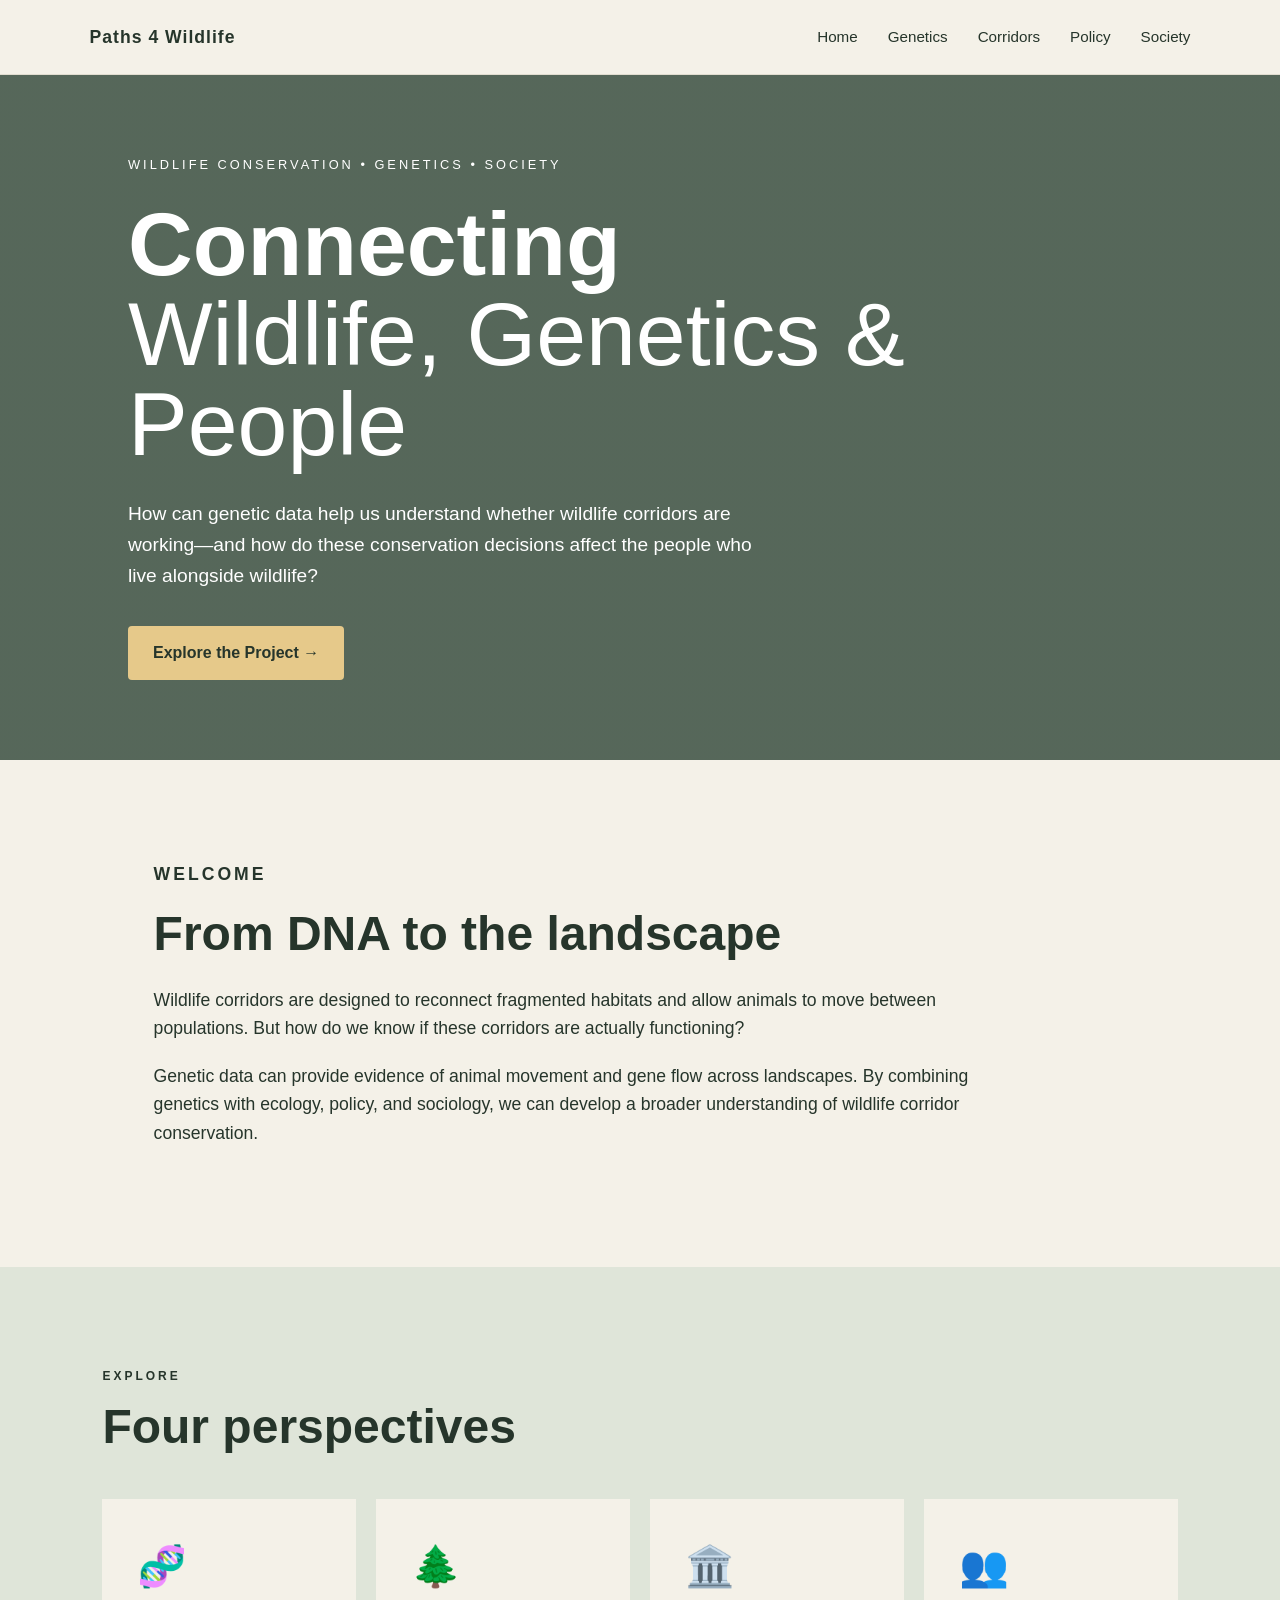
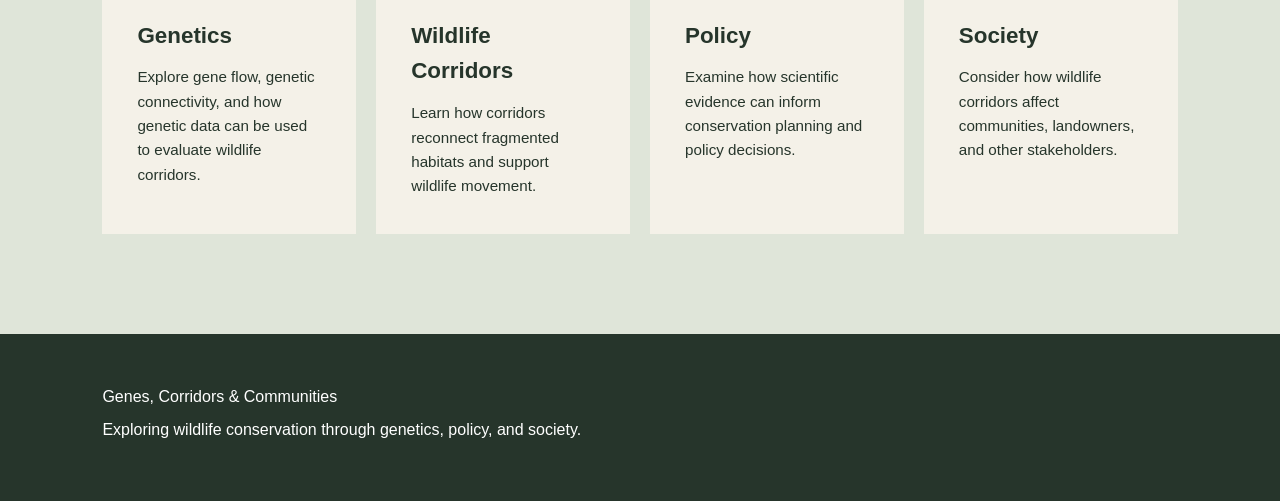
==== index.html @ f8e0923e "Update navigation structure and logo text" ====
<!DOCTYPE html>
<html lang="en">
<head>
    <meta charset="UTF-8">
    <meta name="viewport" content="width=device-width, initial-scale=1.0">

    <title>Genes, Corridors & Communities</title>

    <link rel="stylesheet" href="style.css">
</head>

<body>

    <!-- Navigation -->
   <nav class="navbar">
    <div class="nav-container">

        <a href="index.html" class="logo">
            Paths 4 Wildlife
        </a>

        <div class="nav-links">
            <a href="index.html">Home</a>
            <a href="genetics.html">Genetics</a>
            <a href="corridors.html">Corridors</a>
            <a href="policy.html">Policy</a>
            <a href="society.html">Society</a>
        </div>

    </div>
</nav>


    <!-- Welcome Section -->
    <section class="hero">

        <div class="hero-content">

            <p class="eyebrow">WILDLIFE CONSERVATION • GENETICS • SOCIETY</p>

            <h1>
                Connecting<br>
                <span>Wildlife, Genetics & People</span>
            </h1>

            <p class="intro">
                How can genetic data help us understand whether wildlife
                corridors are working—and how do these conservation
                decisions affect the people who live alongside wildlife?
            </p>

            <a href="genetics.html" class="button">
                Explore the Project →
            </a>

        </div>

    </section>


    <!-- Introduction -->
    <section class="about">

        <div class="about-text">

            <p class="section-label">WELCOME</p>

            <h2>
                From DNA to the landscape
            </h2>

            <p>
                Wildlife corridors are designed to reconnect fragmented
                habitats and allow animals to move between populations.
                But how do we know if these corridors are actually
                functioning?
            </p>

            <p>
                Genetic data can provide evidence of animal movement and
                gene flow across landscapes. By combining genetics with
                ecology, policy, and sociology, we can develop a broader
                understanding of wildlife corridor conservation.
            </p>

        </div>

    </section>


    <!-- Four Topics -->
    <section class="topics">

        <p class="section-label">EXPLORE</p>

        <h2>Four perspectives</h2>

        <div class="cards">

            <a href="genetics.html" class="card">
                <div class="icon">🧬</div>
                <h3>Genetics</h3>
                <p>
                    Explore gene flow, genetic connectivity, and how
                    genetic data can be used to evaluate wildlife corridors.
                </p>
            </a>

            <a href="corridors.html" class="card">
                <div class="icon">🌲</div>
                <h3>Wildlife Corridors</h3>
                <p>
                    Learn how corridors reconnect fragmented habitats
                    and support wildlife movement.
                </p>
            </a>

            <a href="policy.html" class="card">
                <div class="icon">🏛️</div>
                <h3>Policy</h3>
                <p>
                    Examine how scientific evidence can inform
                    conservation planning and policy decisions.
                </p>
            </a>

            <a href="society.html" class="card">
                <div class="icon">👥</div>
                <h3>Society</h3>
                <p>
                    Consider how wildlife corridors affect communities,
                    landowners, and other stakeholders.
                </p>
            </a>

        </div>

    </section>


    <!-- Footer -->
    <footer>

        <p>
            Genes, Corridors & Communities
        </p>

        <p>
            Exploring wildlife conservation through genetics,
            policy, and society.
        </p>

    </footer>

</body>
</html>
---- style.css ----
* {
    margin: 0;
    padding: 0;
    box-sizing: border-box;
}

body {
    font-family: Arial, Helvetica, sans-serif;
    color: #26352b;
    background: #f4f1e8;
    line-height: 1.6;
}

/* =========================================
   NAVIGATION
   ========================================= */

.navbar {
    width: 100%;
    background: #f4f1e8;
    border-bottom: 1px solid #e1ddd0;
}

.nav-container {
    max-width: 1400px;
    height: 85px;
    margin: 0 auto;
    padding: 0 6%;

    display: flex;
    align-items: center;
    justify-content: space-between;
}

.logo {
    color: #26352b;
    text-decoration: none;

    font-size: 1.15rem;
    font-weight: 700;
    letter-spacing: 1px;
}

.logo:hover {
    text-decoration: none;
}

.nav-links {
    display: flex;
    align-items: center;
    gap: 35px;
}

.nav-links a {
    color: #26352b;
    text-decoration: none;

    font-size: 1rem;
    font-weight: 500;

    transition: opacity 0.2s ease;
}

.nav-links a:hover {
    opacity: 0.6;
}


/* Make older <nav> structure work too */

nav {
    width: 100%;
}

nav > .logo {
    color: #26352b;
    text-decoration: none;
}

nav > .nav-links {
    display: flex;
    align-items: center;
    gap: 35px;
}

/* Hero */

.hero {
    min-height: 75vh;
    display: flex;
    align-items: center;
    padding: 80px 10%;

    background:
        linear-gradient(
            rgba(25, 50, 35, 0.72),
            rgba(25, 50, 35, 0.72)
        ),
        url("https://images.unsplash.com/photo-1448375240586-882707db888b")
        center / cover;
}

.hero-content {
    max-width: 850px;
    color: white;
}

.eyebrow {
    font-size: 0.8rem;
    letter-spacing: 3px;
    margin-bottom: 25px;
}

h1 {
    font-size: clamp(3rem, 7vw, 6rem);
    line-height: 1;
    margin-bottom: 30px;
}

h1 span {
    font-weight: 300;
}

.intro {
    max-width: 650px;
    font-size: 1.2rem;
    margin-bottom: 35px;
}


/* Button */

.button {
    display: inline-block;
    padding: 14px 25px;
    background: #e6c98a;
    color: #26352b;
    text-decoration: none;
    font-weight: bold;
    border-radius: 4px;
}

.button:hover {
    opacity: 0.85;
}


/* About */

.about {
    padding: 100px 12%;
    background: #f4f1e8;
}

.about-text {
    max-width: 850px;
}

.section-label {
    font-size: 0.75rem;
    letter-spacing: 3px;
    font-weight: bold;
    margin-bottom: 15px;
}

h2 {
    font-size: 3rem;
    line-height: 1.1;
    margin-bottom: 25px;
}

.about p {
    margin-bottom: 20px;
    font-size: 1.1rem;
}


/* Topic Cards */

.topics {
    padding: 100px 8%;
    background: #dfe5d9;
}

.cards {
    display: grid;
    grid-template-columns: repeat(4, 1fr);
    gap: 20px;
    margin-top: 45px;
}

.card {
    background: #f4f1e8;
    padding: 35px;
    text-decoration: none;
    color: #26352b;

    transition: transform 0.25s ease;
}

.card:hover {
    transform: translateY(-8px);
}

.icon {
    font-size: 2.5rem;
    margin-bottom: 20px;
}

.card h3 {
    font-size: 1.4rem;
    margin-bottom: 12px;
}

.card p {
    font-size: 0.95rem;
}


/* Footer */

footer {
    padding: 50px 8%;
    background: #26352b;
    color: white;
}

footer p {
    margin-bottom: 8px;
}


@media (max-width: 800px) {

    .navbar {
        height: auto;
    }

    .nav-container {
        padding: 20px;
        flex-direction: column;
        gap: 15px;
    }

    .nav-links {
        gap: 15px;
        flex-wrap: wrap;
        justify-content: center;
    }

    .hero {
        padding: 70px 8%;
    }

    .cards {
        grid-template-columns: 1fr;
    }

    h2 {
        font-size: 2.3rem;
    }
}
/* Genetics Page */

.page-header {
    padding: 100px 12%;
    background: #dfe5d9;
}

.page-header h1 {
    color: #26352b;
    font-size: clamp(3rem, 7vw, 5rem);
    margin-bottom: 25px;
}

.page-header p {
    max-width: 650px;
    font-size: 1.15rem;
}


.article-section {
    padding: 100px 12%;
    max-width: 1000px;
}

.article-section h2 {
    max-width: 850px;
}

.authors {
    font-style: italic;
    margin-bottom: 25px;
}

.article-section p {
    font-size: 1.1rem;
    margin-bottom: 25px;
}


.genetics-info {
    padding: 100px 8%;
    background: #f4f1e8;
}

.genetics-grid {
    display: grid;
    grid-template-columns: repeat(3, 1fr);
    gap: 25px;
    margin-top: 40px;
}

.info-card {
    padding: 35px;
    background: #dfe5d9;
}

.info-card h3 {
    margin-bottom: 15px;
}


.connection {
    padding: 100px 8%;
    background: #26352b;
    color: white;
}

.flow {
    display: flex;
    justify-content: center;
    align-items: center;
    gap: 25px;
    margin-top: 50px;
    text-align: center;
}

.flow div {
    padding: 25px;
    background: rgba(255,255,255,0.1);
    min-width: 150px;
}

.flow span {
    font-size: 2rem;
}


@media (max-width: 800px) {

    .genetics-grid {
        grid-template-columns: 1fr;
    }

    .flow {
        flex-direction: column;
    }

    .flow span {
        transform: rotate(90deg);
    }
}
/* =========================================
   WILDLIFE CORRIDORS PAGE
   ========================================= */

.corridor-hero {
    padding: 100px 12%;
    background: #dfe5d9;
}

.corridor-hero h1 {
    color: #26352b;
    font-size: clamp(3rem, 7vw, 5rem);
    line-height: 1.1;
    margin-bottom: 25px;
    max-width: 1000px;
}

.corridor-hero p {
    color: #26352b;
    max-width: 650px;
    font-size: 1.15rem;
}

.corridor-hero .eyebrow {
    color: #26352b;
    font-size: 0.75rem;
    letter-spacing: 3px;
    font-weight: bold;
    margin-bottom: 15px;
}


/* Introduction */

.corridor-intro {
    max-width: 1100px;
    margin: 0 auto;
    padding: 80px 30px;
}

.corridor-intro h2 {
    font-size: 3rem;
    margin-bottom: 25px;
}

.corridor-intro p {
    font-size: 1.1rem;
    line-height: 1.8;
    margin-bottom: 15px;
}


/* Section headings */

.diagram-section,
.map-section,
.benefits-section,
.genetics-connection,
.human-connection {
    max-width: 1200px;
    margin: 0 auto;
    padding: 70px 30px;
}

.diagram-section h2,
.map-section h2,
.benefits-section h2,
.genetics-connection h2,
.human-connection h2 {
    font-size: 2.8rem;
    margin-bottom: 40px;
}


/* Without vs. With */

.comparison {
    display: grid;
    grid-template-columns: repeat(2, 1fr);
    gap: 30px;
}

.landscape-card {
    padding: 35px;
    border-radius: 20px;
    min-height: 280px;
    display: flex;
    flex-direction: column;
    justify-content: space-between;
}

.landscape-card h3 {
    font-size: 1.5rem;
    margin-bottom: 25px;
}

.landscape {
    min-height: 160px;
    display: flex;
    align-items: center;
    justify-content: center;
    gap: 30px;
    font-size: 2.5rem;
    border-radius: 15px;
}

.without {
    border: 2px solid #c9c5b8;
}

.with {
    border: 2px solid #9cae8b;
}

.landscape-icons {
    display: flex;
    align-items: center;
    justify-content: space-around;
    width: 100%;
    font-size: 2.5rem;
}


/* Map section */

.map-section {
    text-align: center;
}

.map-section p {
    max-width: 750px;
    margin: 0 auto 30px;
    line-height: 1.7;
}

.map-button {
    display: inline-block;
    padding: 15px 28px;
    border-radius: 30px;
    text-decoration: none;
    font-weight: 700;
    transition: transform 0.2s ease;
}

.map-button:hover {
    transform: translateY(-3px);
}


/* Benefits */

.benefit-buttons {
    display: grid;
    grid-template-columns: repeat(3, 1fr);
    gap: 15px;
    margin-bottom: 30px;
}

.benefit-buttons button {
    padding: 20px;
    border: none;
    border-radius: 15px;
    font-size: 1rem;
    font-weight: 700;
    cursor: pointer;
    transition: transform 0.2s ease;
}

.benefit-buttons button:hover {
    transform: translateY(-3px);
}

.benefit-display {
    padding: 35px;
    border-radius: 20px;
    min-height: 130px;
}

.benefit-display h3 {
    margin-top: 0;
    font-size: 1.6rem;
}

.benefit-display p {
    line-height: 1.7;
}


/* Genetics connection */

.genetics-connection {
    text-align: center;
}

.connection-flow {
    display: flex;
    justify-content: center;
    align-items: center;
    gap: 20px;
    flex-wrap: wrap;
    margin: 40px 0;
}

.connection-step {
    padding: 20px 25px;
    border-radius: 15px;
    font-weight: 700;
}

.connection-arrow {
    font-size: 1.5rem;
}


/* Human connection */

.human-connection {
    text-align: center;
}

.human-connection p {
    max-width: 800px;
    margin: 0 auto 30px;
    line-height: 1.8;
}

.next-topics {
    display: flex;
    justify-content: center;
    gap: 20px;
    flex-wrap: wrap;
}

.next-topics a {
    text-decoration: none;
    padding: 15px 25px;
    border-radius: 30px;
    font-weight: 700;
}


/* Mobile */

@media (max-width: 800px) {

    .corridor-hero {
        padding: 60px 25px;
    }

    .corridor-hero h1 {
        font-size: 3.5rem;
    }

    .corridor-intro h2,
    .diagram-section h2,
    .map-section h2,
    .benefits-section h2,
    .genetics-connection h2,
    .human-connection h2 {
        font-size: 2.2rem;
    }

    .comparison {
        grid-template-columns: 1fr;
    }

    .benefit-buttons {
        grid-template-columns: 1fr 1fr;
    }

    .connection-flow {
        flex-direction: column;
    }
}
/* =========================================
   INTERACTIVE CORRIDOR DIAGRAM
   ========================================= */

.interactive-section {
    max-width: 1200px;
    margin: 0 auto;
    padding: 90px 30px;
}

.interactive-heading {
    max-width: 850px;
    margin-bottom: 45px;
}

.interactive-heading .eyebrow {
    margin-bottom: 15px;
}

.interactive-heading h2 {
    font-size: 3rem;
    line-height: 1.1;
    margin: 0 0 25px;
}

.interactive-heading p {
    font-size: 1.1rem;
    line-height: 1.7;
}


/* INTERACTIVE FLOW */

.interactive-flow {
    display: grid;

    grid-template-columns:
        1fr auto
        1fr auto
        1fr auto
        1fr auto
        1fr;

    gap: 12px;

    align-items: stretch;

    width: 100%;
}


/* INDIVIDUAL STEP */

.interactive-step {
    appearance: none;
    -webkit-appearance: none;

    width: 100%;
    min-height: 190px;

    padding: 25px;

    border: 2px solid #d4d1c5;
    border-radius: 18px;

    background: #f7f5ed;

    color: #20372d;

    font-family: inherit;
    text-align: left;

    cursor: pointer;

    display: flex;
    flex-direction: column;
    align-items: flex-start;

    transition:
        transform 0.2s ease,
        border-color 0.2s ease,
        background 0.2s ease;
}


/* HOVER */

.interactive-step:hover {
    transform: translateY(-5px);
    border-color: #8da083;
}


/* SELECTED STEP */

.interactive-step.active {
    background: #e5eadf;
    border-color: #294238;
}


/* NUMBER */

.step-number {
    display: block;

    font-size: 0.75rem;
    font-weight: 700;

    letter-spacing: 0.15em;

    margin-bottom: 15px;
}


/* ICON */

.step-icon {
    display: block;

    font-size: 2rem;

    margin-bottom: 12px;
}


/* STEP TITLE */

.interactive-step h3 {
    margin: 0 0 10px;

    font-size: 1.25rem;
    line-height: 1.2;
}


/* STEP DESCRIPTION */

.interactive-step p {
    margin: 0;

    font-size: 0.9rem;
    line-height: 1.5;
}


/* ARROWS */

.flow-arrow {
    display: flex;

    align-items: center;
    justify-content: center;

    font-size: 1.8rem;
    font-weight: 700;

    color: #294238;
}


/* INFORMATION BOX */

.interactive-display {
    margin-top: 30px;

    padding: 35px;

    border-radius: 20px;

    background: #e5eadf;

    border: 2px solid #d4d1c5;
}


.interactive-display h3 {
    margin: 0 0 12px;

    font-size: 1.6rem;
}


.interactive-display p {
    max-width: 850px;

    margin: 0;

    font-size: 1rem;

    line-height: 1.7;
}


/* =========================================
   MOBILE
   ========================================= */

@media (max-width: 1000px) {

    .interactive-flow {
        grid-template-columns: 1fr 1fr;
    }

    .flow-arrow {
        display: none;
    }

}


@media (max-width: 600px) {

    .interactive-section {
        padding: 60px 20px;
    }

    .interactive-heading h2 {
        font-size: 2.2rem;
    }

    .interactive-flow {
        grid-template-columns: 1fr;
    }

    .interactive-step {
        min-height: auto;
    }

}
/* =========================================================
   PATHS 4 WILDLIFE
   CLEAN CORRIDORS PAGE STYLING
   ========================================================= */


/* =========================================================
   NAVIGATION
   ========================================================= */

.navbar {
    width: 100%;
    height: 75px;
    background: #f4f1e8;
}

.nav-container {
    width: 100%;
    height: 100%;
    padding: 0 7%;

    display: flex;
    justify-content: space-between;
    align-items: center;
}

.navbar .logo {
    color: #26352b;
    text-decoration: none;

    font-size: 1.1rem;
    font-weight: bold;
    letter-spacing: 1px;
}

.navbar .logo:hover {
    text-decoration: none;
}

.navbar .nav-links {
    display: flex;
    align-items: center;
    gap: 30px;
}

.navbar .nav-links a {
    color: #26352b;
    text-decoration: none;
    font-size: 0.95rem;
}

.navbar .nav-links a:hover {
    text-decoration: underline;
}


/* =========================================================
   CORRIDOR HERO
   Matches the Genetics page header
   ========================================================= */

.corridor-hero {
    padding: 100px 12%;
    background: #dfe5d9;
}

.corridor-hero .eyebrow {
    color: #26352b;
    font-size: 0.75rem;
    letter-spacing: 3px;
    font-weight: bold;
    margin-bottom: 15px;
}

.corridor-hero h1 {
    color: #26352b;

    font-size: clamp(3rem, 7vw, 5rem);
    line-height: 1.1;

    margin-bottom: 25px;

    max-width: 1000px;
}

.corridor-hero .hero-description {
    color: #26352b;

    max-width: 650px;

    font-size: 1.15rem;
    line-height: 1.7;
}


/* =========================================================
   GENERAL CORRIDOR SECTIONS
   ========================================================= */

.corridor-intro,
.corridor-comparison-section,
.interactive-section,
.map-section,
.benefits-section,
.genetics-connection,
.human-connection {

    width: 100%;
    margin: 0;
    padding: 100px 12%;
}


/* =========================================================
   SECTION LABELS
   ========================================================= */

.corridor-intro .section-label,
.corridor-comparison-section .section-label,
.interactive-section .section-label,
.map-section .section-label,
.benefits-section .section-label,
.genetics-connection .section-label,
.human-connection .section-label {

    color: #26352b;

    font-size: 0.75rem;
    letter-spacing: 3px;
    font-weight: bold;

    margin-bottom: 15px;
}


/* =========================================================
   SECTION HEADINGS
   ========================================================= */

.corridor-intro h2,
.corridor-comparison-section h2,
.interactive-section h2,
.map-section h2,
.benefits-section h2,
.genetics-connection h2,
.human-connection h2 {

    color: #26352b;

    font-size: 3rem;
    line-height: 1.1;

    margin-bottom: 25px;
}


/* =========================================================
   INTRODUCTION
   ========================================================= */

.corridor-intro {
    background: #f4f1e8;
}

.corridor-intro h2 {
    max-width: 850px;
}

.corridor-intro p:not(.section-label) {
    max-width: 850px;

    color: #26352b;

    font-size: 1.1rem;
    line-height: 1.7;

    margin-bottom: 20px;
}


/* =========================================================
   WITHOUT VS WITH
   ========================================================= */

.corridor-comparison-section {
    background: #dfe5d9;
}

.corridor-comparison-section h2 {
    margin-bottom: 40px;
}

.comparison {
    display: grid;

    grid-template-columns: repeat(2, 1fr);

    gap: 25px;

    max-width: 1100px;
}


/* Individual cards */

.corridor-comparison-section .landscape-card {

    background: #f4f1e8;

    padding: 35px;

    border-radius: 0;

    min-height: 300px;

    border: none;

    display: flex;
    flex-direction: column;
    justify-content: space-between;
}

.corridor-comparison-section .landscape-card h3 {

    color: #26352b;

    font-size: 1.4rem;

    margin-bottom: 25px;
}


/* Landscape illustration */

.corridor-comparison-section .landscape {

    min-height: 150px;

    display: flex;

    align-items: center;
    justify-content: center;

    background: #e8eadf;

    border-radius: 0;

    margin-bottom: 25px;
}

.corridor-comparison-section .landscape-icons {

    display: flex;

    align-items: center;
    justify-content: center;

    gap: 18px;

    width: 100%;

    font-size: 2.5rem;
}

.corridor-comparison-section .landscape-card p {

    color: #26352b;

    font-size: 1rem;

    line-height: 1.6;

    margin: 0;
}


/* =========================================================
   INTERACTIVE DIAGRAM
   ========================================================= */

.interactive-section {
    background: #f4f1e8;
}

.interactive-heading {
    max-width: 850px;

    margin-bottom: 45px;
}

.interactive-heading h2 {
    max-width: 850px;
}

.interactive-heading > p:last-child {

    color: #26352b;

    font-size: 1.1rem;

    line-height: 1.7;
}


/* Flow */

.interactive-flow {

    display: grid;

    grid-template-columns:
        1fr auto
        1fr auto
        1fr auto
        1fr auto
        1fr;

    gap: 12px;

    align-items: stretch;

    width: 100%;
}


/* Interactive cards */

.interactive-step {

    appearance: none;
    -webkit-appearance: none;

    width: 100%;

    min-height: 210px;

    padding: 25px;

    border: none;

    border-radius: 0;

    background: #dfe5d9;

    color: #26352b;

    font-family: inherit;

    text-align: left;

    cursor: pointer;

    display: flex;

    flex-direction: column;

    align-items: flex-start;

    transition:
        transform 0.2s ease,
        background 0.2s ease;
}

.interactive-step:hover {

    transform: translateY(-5px);

    background: #d4ddce;
}

.interactive-step.active {

    background: #26352b;

    color: white;
}


/* Number */

.step-number {

    display: block;

    font-size: 0.75rem;

    font-weight: 700;

    letter-spacing: 0.15em;

    margin-bottom: 12px;
}


/* Icon */

.step-icon {

    display: block;

    font-size: 2rem;

    margin-bottom: 12px;
}


/* Title */

.interactive-step h3 {

    margin: 0 0 10px;

    font-size: 1.25rem;

    line-height: 1.2;
}


/* Description */

.interactive-step p {

    margin: 0;

    font-size: 0.9rem;

    line-height: 1.5;
}


/* Arrows */

.flow-arrow {

    display: flex;

    align-items: center;
    justify-content: center;

    font-size: 1.5rem;

    font-weight: bold;

    color: #26352b;
}


/* Information box */

.interactive-display {

    margin-top: 25px;

    padding: 35px;

    background: #dfe5d9;

    border-radius: 0;

    border: none;
}

.interactive-display h3 {

    color: #26352b;

    margin: 0 0 12px;

    font-size: 1.6rem;
}

.interactive-display p {

    color: #26352b;

    max-width: 850px;

    margin: 0;

    font-size: 1rem;

    line-height: 1.7;
}


/* =========================================================
   MAP / REAL-WORLD DATA
   ========================================================= */

.map-section {

    background: #dfe5d9;

    text-align: left;
}

.map-section h2 {

    max-width: 850px;
}

.map-section > p:not(.section-label) {

    max-width: 750px;

    color: #26352b;

    font-size: 1.1rem;

    line-height: 1.7;

    margin-bottom: 30px;
}

.map-button {

    display: inline-block;

    padding: 14px 25px;

    background: #26352b;

    color: white;

    text-decoration: none;

    font-weight: bold;

    border-radius: 0;

    transition:
        transform 0.2s ease,
        opacity 0.2s ease;
}

.map-button:hover {

    transform: translateY(-3px);

    opacity: 0.9;
}


/* =========================================================
   ECOLOGICAL BENEFITS
   ========================================================= */

.benefits-section {

    background: #f4f1e8;
}

.benefit-buttons {

    display: grid;

    grid-template-columns: repeat(3, 1fr);

    gap: 20px;

    max-width: 1000px;

    margin-top: 40px;

    margin-bottom: 30px;
}

.benefit-buttons button {

    padding: 22px;

    border: none;

    border-radius: 0;

    background: #dfe5d9;

    color: #26352b;

    font-family: inherit;

    font-size: 1rem;

    font-weight: bold;

    cursor: pointer;

    transition:
        transform 0.2s ease,
        background 0.2s ease;
}

.benefit-buttons button:hover {

    transform: translateY(-4px);

    background: #d4ddce;
}


/* Benefit display */

.benefit-display {

    max-width: 1000px;

    padding: 35px;

    background: #26352b;

    color: white;

    border-radius: 0;

}

.benefit-display h3 {

    color: white;

    margin: 0 0 12px;

    font-size: 1.5rem;
}

.benefit-display p {

    color: white;

    margin: 0;

    line-height: 1.7;
}


/* =========================================================
   GENETICS CONNECTION
   ========================================================= */

.genetics-connection {

    background: #26352b;

    color: white;

    text-align: left;
}

.genetics-connection .section-label {

    color: white;
}

.genetics-connection h2 {

    color: white;

    max-width: 850px;
}

.connection-flow {

    display: flex;

    justify-content: flex-start;

    align-items: center;

    gap: 15px;

    flex-wrap: wrap;

    margin: 40px 0;
}

.connection-step {

    padding: 20px 25px;

    background: rgba(255,255,255,0.1);

    color: white;

    font-weight: bold;

    border-radius: 0;
}

.connection-arrow {

    color: white;

    font-size: 1.5rem;
}

.genetics-connection > p:not(.section-label) {

    max-width: 800px;

    color: white;

    line-height: 1.7;

    margin-bottom: 30px;
}

.next-link {

    display: inline-block;

    padding: 14px 25px;

    background: #e6c98a;

    color: #26352b;

    text-decoration: none;

    font-weight: bold;

    border-radius: 0;
}

.next-link:hover {

    opacity: 0.85;
}


/* =========================================================
   HUMAN CONNECTION
   ========================================================= */

.human-connection {

    background: #dfe5d9;

    text-align: left;
}

.human-connection h2 {

    max-width: 850px;
}

.human-connection > p:not(.section-label) {

    max-width: 800px;

    color: #26352b;

    font-size: 1.1rem;

    line-height: 1.7;

    margin-bottom: 30px;
}

.next-topics {

    display: flex;

    gap: 15px;

    flex-wrap: wrap;
}

.next-topics a {

    display: inline-block;

    padding: 14px 25px;

    background: #26352b;

    color: white;

    text-decoration: none;

    font-weight: bold;

    border-radius: 0;
}

.next-topics a:hover {

    opacity: 0.85;
}


/* =========================================================
   FOOTER
   ========================================================= */

body > footer {

    padding: 50px 8%;

    background: #26352b;

    color: white;
}

body > footer p {

    color: white;

    margin-bottom: 8px;
}


/* =========================================================
   MOBILE
   ========================================================= */

@media (max-width: 1000px) {

    .interactive-flow {

        grid-template-columns: 1fr 1fr;

    }

    .flow-arrow {

        display: none;

    }

}


@media (max-width: 800px) {

    .nav-container {

        height: auto;

        padding: 20px;

        flex-direction: column;

        gap: 15px;

    }

    .navbar {

        height: auto;

    }

    .navbar .nav-links {

        gap: 15px;

        flex-wrap: wrap;

        justify-content: center;

    }


    .corridor-hero {

        padding: 70px 8%;

    }

    .corridor-hero h1 {

        font-size: 3.5rem;

    }


    .corridor-intro,
    .corridor-comparison-section,
    .interactive-section,
    .map-section,
    .benefits-section,
    .genetics-connection,
    .human-connection {

        padding: 80px 8%;

    }


    .corridor-intro h2,
    .corridor-comparison-section h2,
    .interactive-section h2,
    .map-section h2,
    .benefits-section h2,
    .genetics-connection h2,
    .human-connection h2 {

        font-size: 2.3rem;

    }


    .comparison {

        grid-template-columns: 1fr;

    }


    .benefit-buttons {

        grid-template-columns: 1fr 1fr;

    }


    .connection-flow {

        flex-direction: column;

        align-items: flex-start;

    }

}


@media (max-width: 600px) {

    .interactive-flow {

        grid-template-columns: 1fr;

    }

    .interactive-step {

        min-height: auto;

    }

    .benefit-buttons {

        grid-template-columns: 1fr;

    }

    .corridor-hero h1 {

        font-size: 3rem;

    }

}
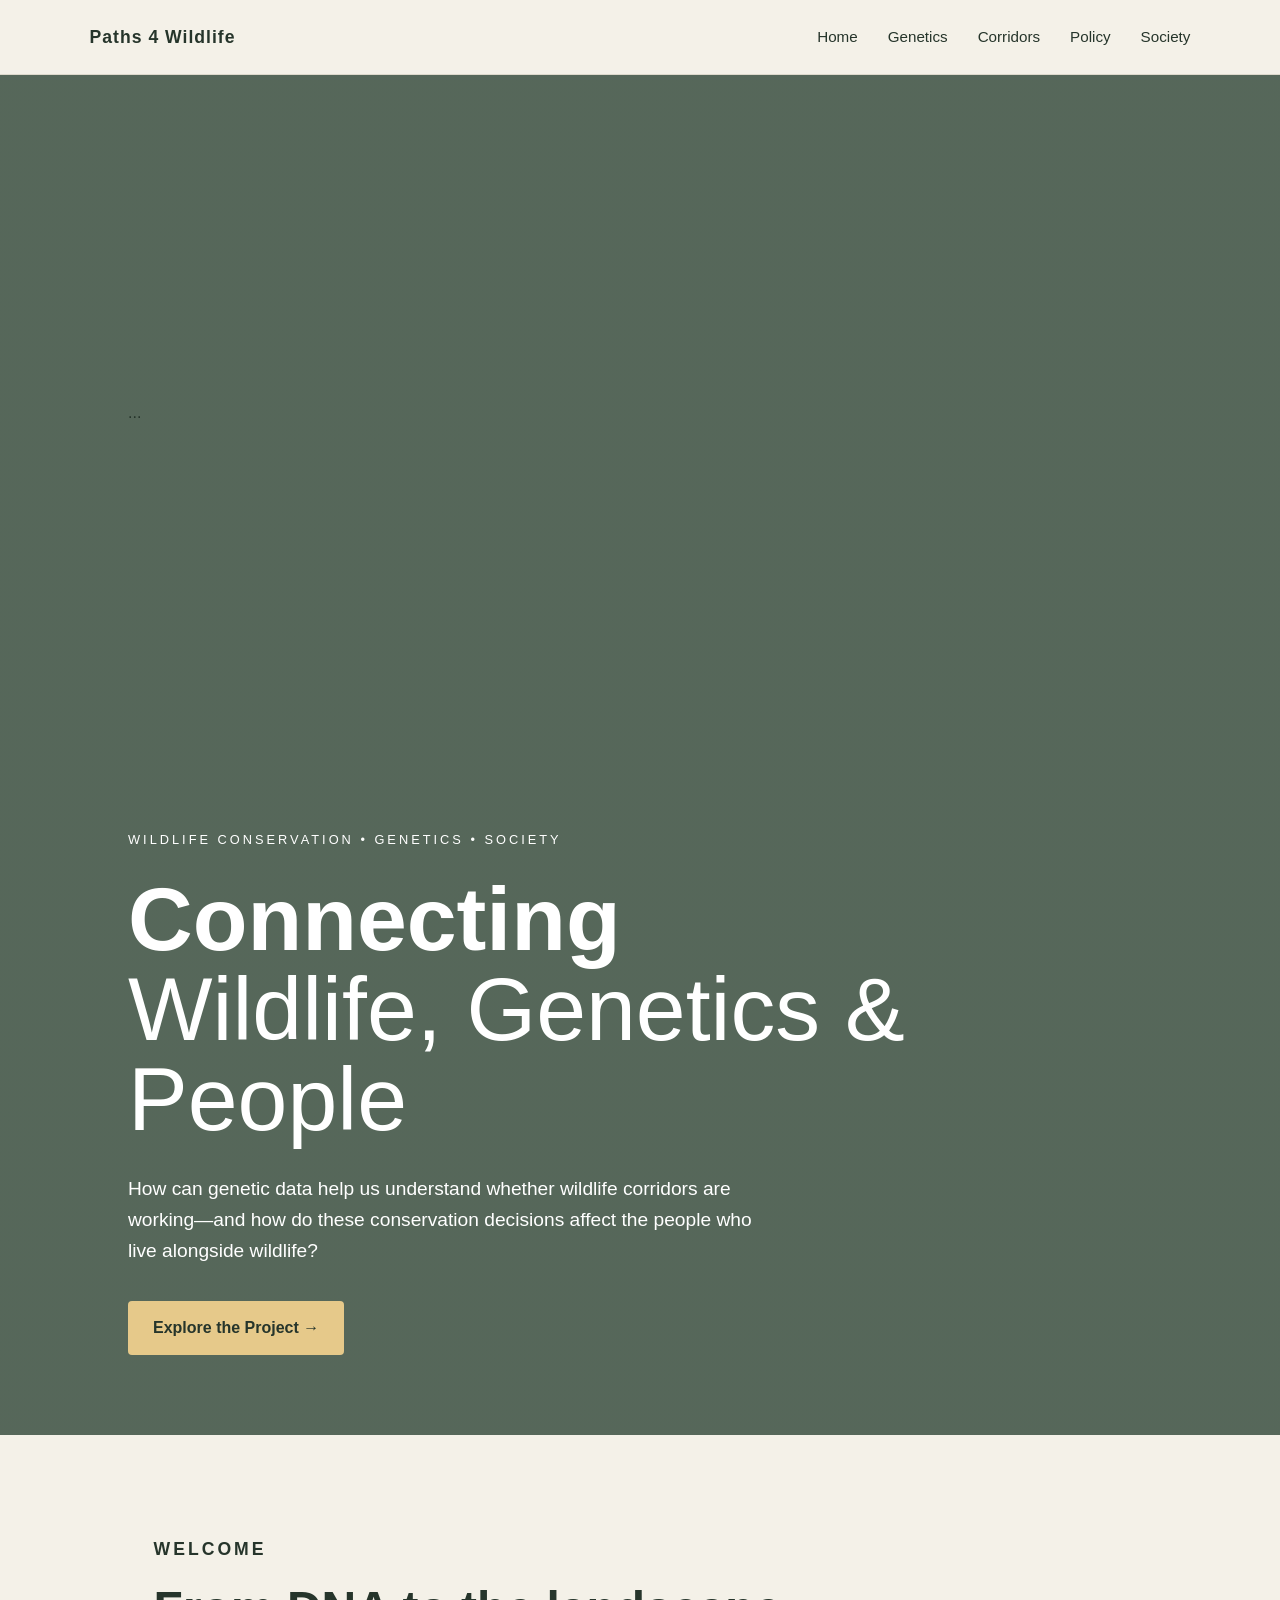
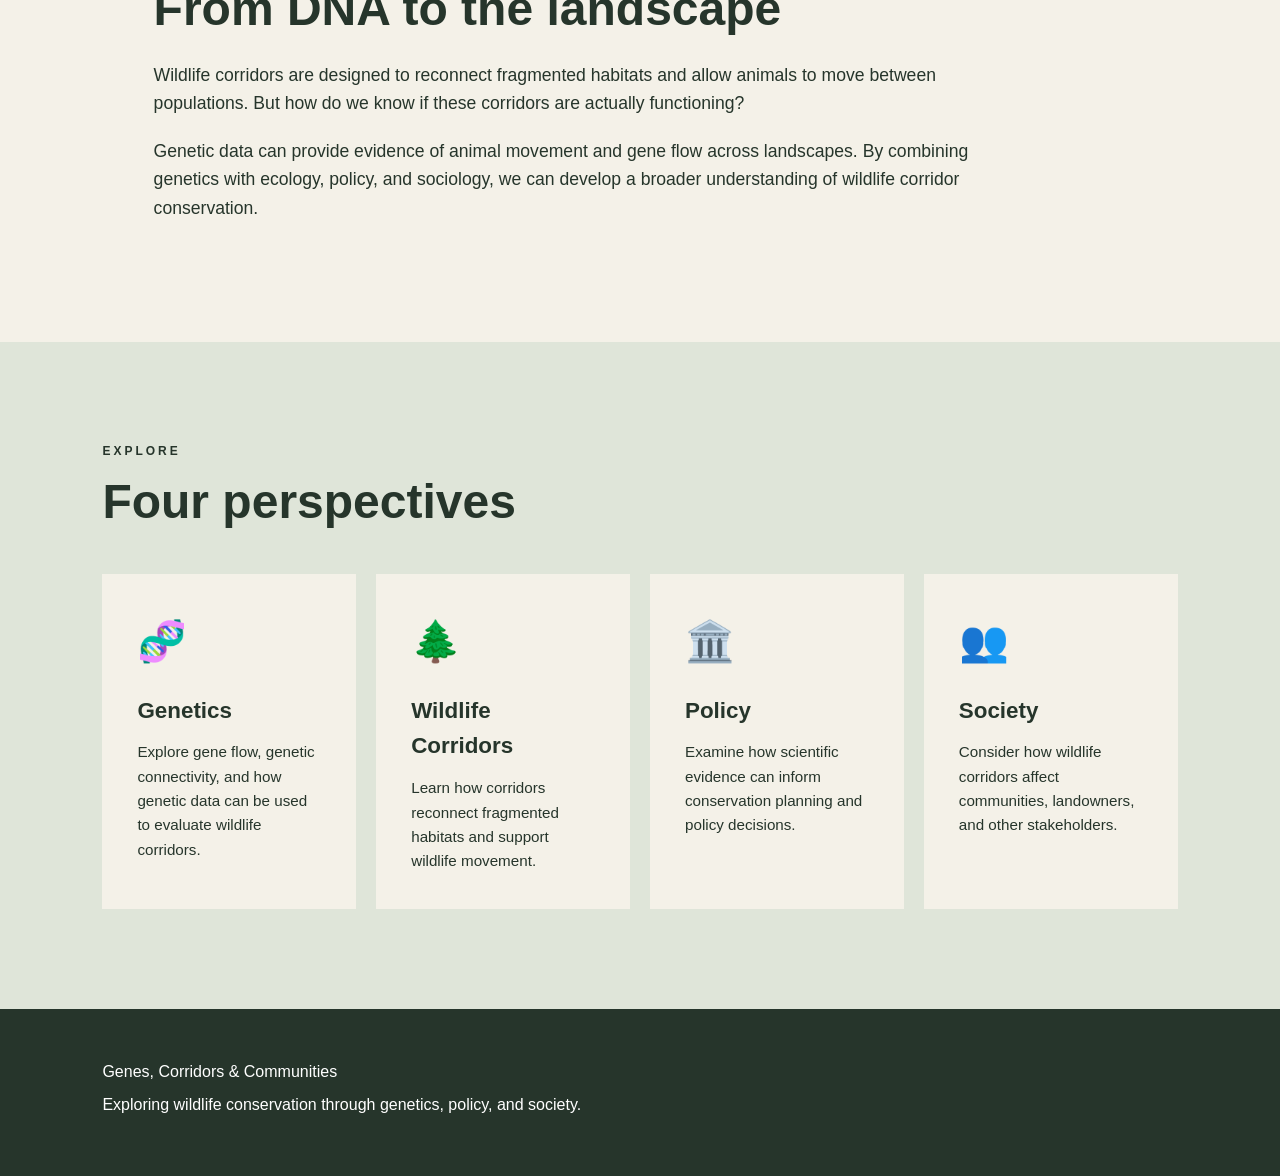
==== commit 33796a3b: "Add header section to index.html" ====
--- a/index.html
+++ b/index.html
@@ -12,7 +12,7 @@
 <body>
 
     <!-- Navigation -->
-   <nav class="navbar">
+<nav class="navbar">
     <div class="nav-container">
 
         <a href="index.html" class="logo">
@@ -29,7 +29,11 @@
 
     </div>
 </nav>
+<header class="hero">
 
+    ...
+
+</header>
 
     <!-- Welcome Section -->
     <section class="hero">
--- a/style.css
+++ b/style.css
@@ -17,15 +17,18 @@
 
 .navbar {
     width: 100%;
+    height: 135px;
     background: #f4f1e8;
-    border-bottom: 1px solid #e1ddd0;
+    border-bottom: 1px solid #ddd9cc;
 }
 
 .nav-container {
-    max-width: 1400px;
-    height: 85px;
+    width: 100%;
+    max-width: 1800px;
+    height: 100%;
+
     margin: 0 auto;
-    padding: 0 6%;
+    padding: 0 7%;
 
     display: flex;
     align-items: center;
@@ -36,7 +39,7 @@
     color: #26352b;
     text-decoration: none;
 
-    font-size: 1.15rem;
+    font-size: 1.35rem;
     font-weight: 700;
     letter-spacing: 1px;
 }
@@ -48,14 +51,14 @@
 .nav-links {
     display: flex;
     align-items: center;
-    gap: 35px;
+    gap: 55px;
 }
 
 .nav-links a {
     color: #26352b;
     text-decoration: none;
 
-    font-size: 1rem;
+    font-size: 1.05rem;
     font-weight: 500;
 
     transition: opacity 0.2s ease;
@@ -635,6 +638,29 @@
         flex-direction: column;
     }
 }
+@media (max-width: 800px) {
+
+    .navbar {
+        height: auto;
+    }
+
+    .nav-container {
+        padding: 25px 7%;
+        flex-direction: column;
+        gap: 20px;
+    }
+
+    .nav-links {
+        gap: 20px;
+        flex-wrap: wrap;
+        justify-content: center;
+    }
+
+    .nav-links a {
+        font-size: 0.95rem;
+    }
+
+}
 /* =========================================
    INTERACTIVE CORRIDOR DIAGRAM
    ========================================= */
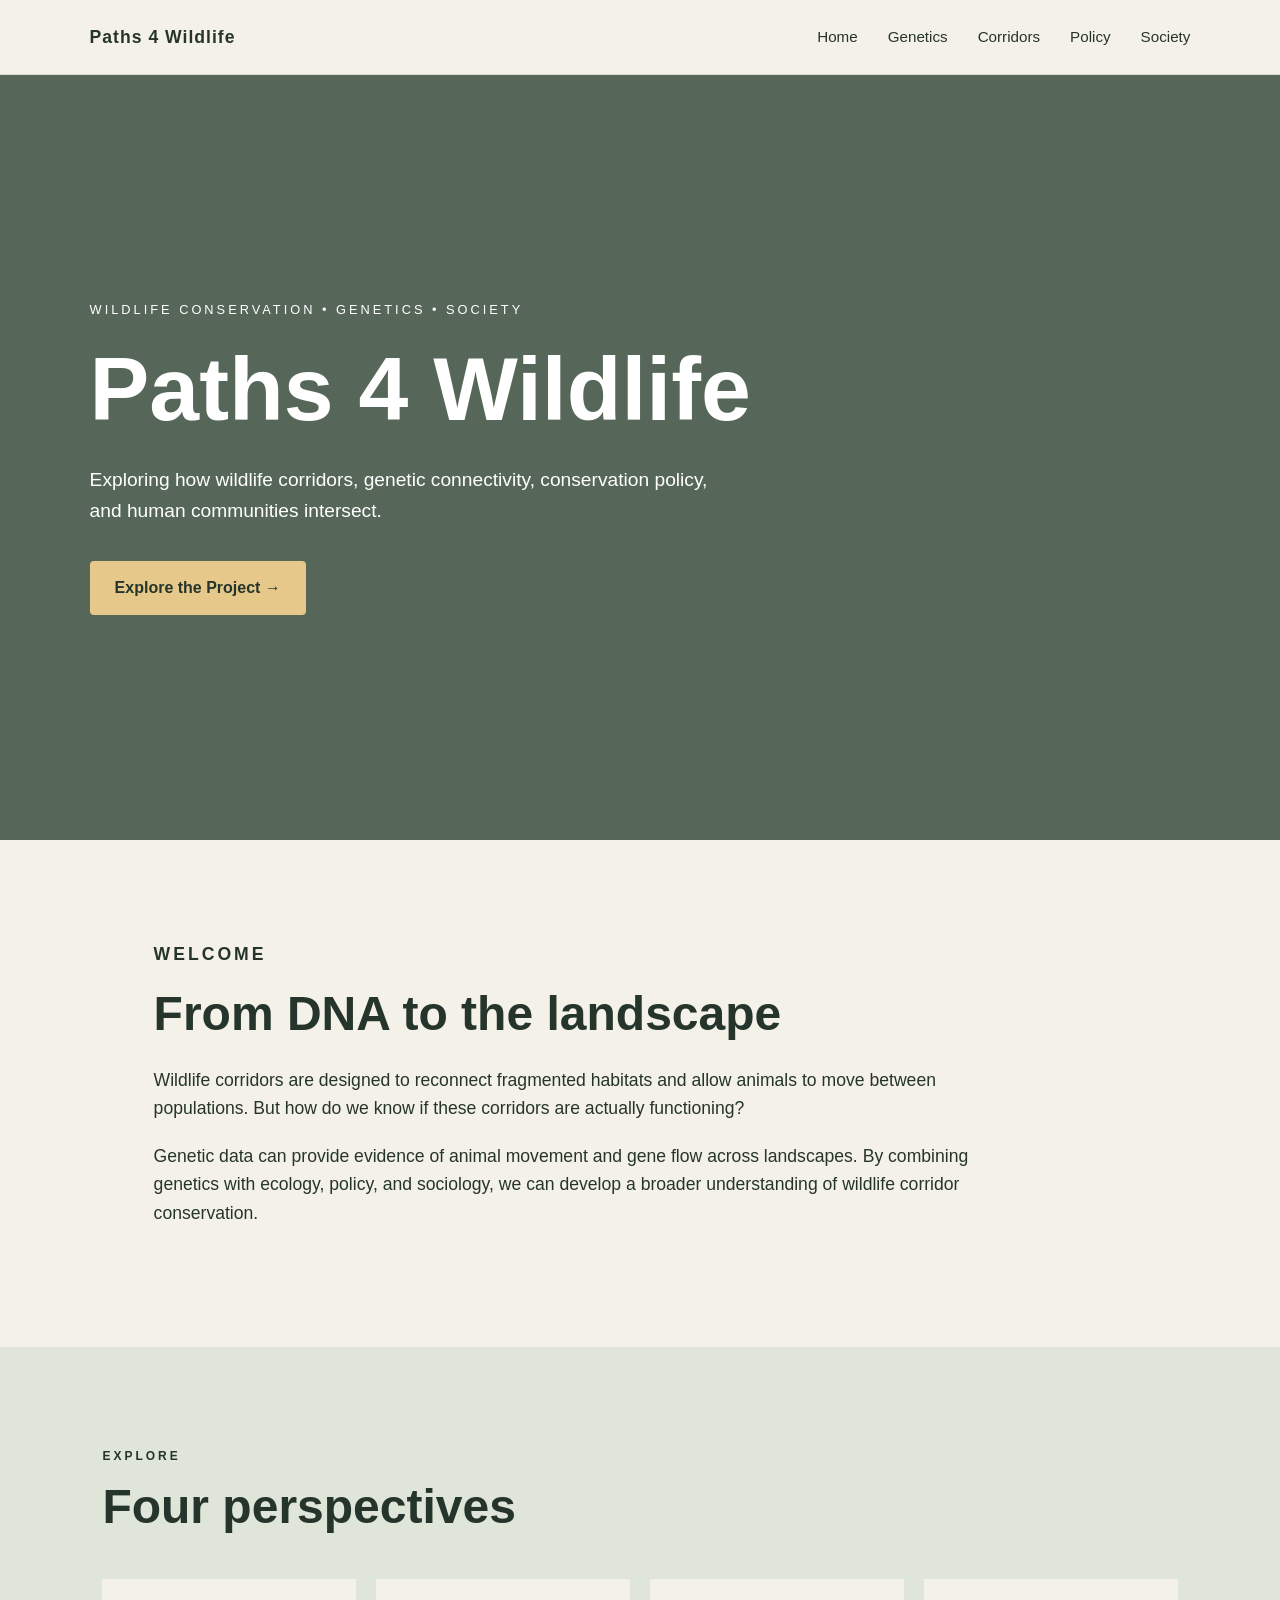
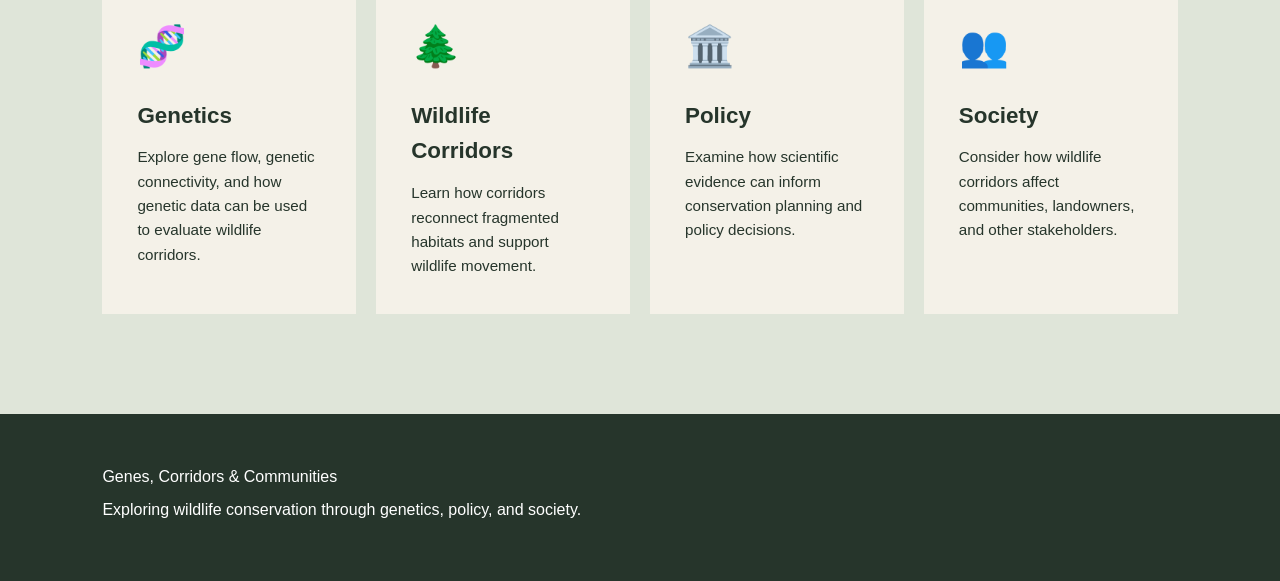
==== commit 6c589e11: "Revise hero section content in index.html Updated the hero section of the index.html file to improve" ====
--- a/index.html
+++ b/index.html
@@ -29,37 +29,32 @@
 
     </div>
 </nav>
+
+
 <header class="hero">
 
-    ...
+    <div class="hero-content">
+
+        <p class="eyebrow">
+            WILDLIFE CONSERVATION • GENETICS • SOCIETY
+        </p>
+
+        <h1>
+            Paths 4 Wildlife
+        </h1>
+
+        <p class="intro">
+            Exploring how wildlife corridors, genetic connectivity,
+            conservation policy, and human communities intersect.
+        </p>
+
+        <a href="genetics.html" class="button">
+            Explore the Project →
+        </a>
+
+    </div>
 
 </header>
-
-    <!-- Welcome Section -->
-    <section class="hero">
-
-        <div class="hero-content">
-
-            <p class="eyebrow">WILDLIFE CONSERVATION • GENETICS • SOCIETY</p>
-
-            <h1>
-                Connecting<br>
-                <span>Wildlife, Genetics & People</span>
-            </h1>
-
-            <p class="intro">
-                How can genetic data help us understand whether wildlife
-                corridors are working—and how do these conservation
-                decisions affect the people who live alongside wildlife?
-            </p>
-
-            <a href="genetics.html" class="button">
-                Explore the Project →
-            </a>
-
-        </div>
-
-    </section>
 
 
     <!-- Introduction -->
--- a/style.css
+++ b/style.css
@@ -86,21 +86,29 @@
     gap: 35px;
 }
 
-/* Hero */
+/* =========================================
+   HOME HERO
+   ========================================= */
 
 .hero {
-    min-height: 75vh;
+    min-height: calc(100vh - 135px);
+    width: 100%;
+
     display: flex;
     align-items: center;
-    padding: 80px 10%;
-
-    background:
+
+    padding: 80px 7%;
+
+    background-image:
         linear-gradient(
             rgba(25, 50, 35, 0.72),
             rgba(25, 50, 35, 0.72)
         ),
-        url("https://images.unsplash.com/photo-1448375240586-882707db888b")
-        center / cover;
+        url("https://images.unsplash.com/photo-1448375240586-882707db888b");
+
+    background-position: center;
+    background-size: cover;
+    background-repeat: no-repeat;
 }
 
 .hero-content {
@@ -108,26 +116,24 @@
     color: white;
 }
 
-.eyebrow {
+.hero .eyebrow {
     font-size: 0.8rem;
     letter-spacing: 3px;
     margin-bottom: 25px;
 }
 
-h1 {
+.hero h1 {
     font-size: clamp(3rem, 7vw, 6rem);
     line-height: 1;
-    margin-bottom: 30px;
-}
-
-h1 span {
-    font-weight: 300;
-}
-
-.intro {
+    margin: 0 0 30px;
+    color: white;
+}
+
+.hero .intro {
     max-width: 650px;
     font-size: 1.2rem;
     margin-bottom: 35px;
+    color: white;
 }
 
 
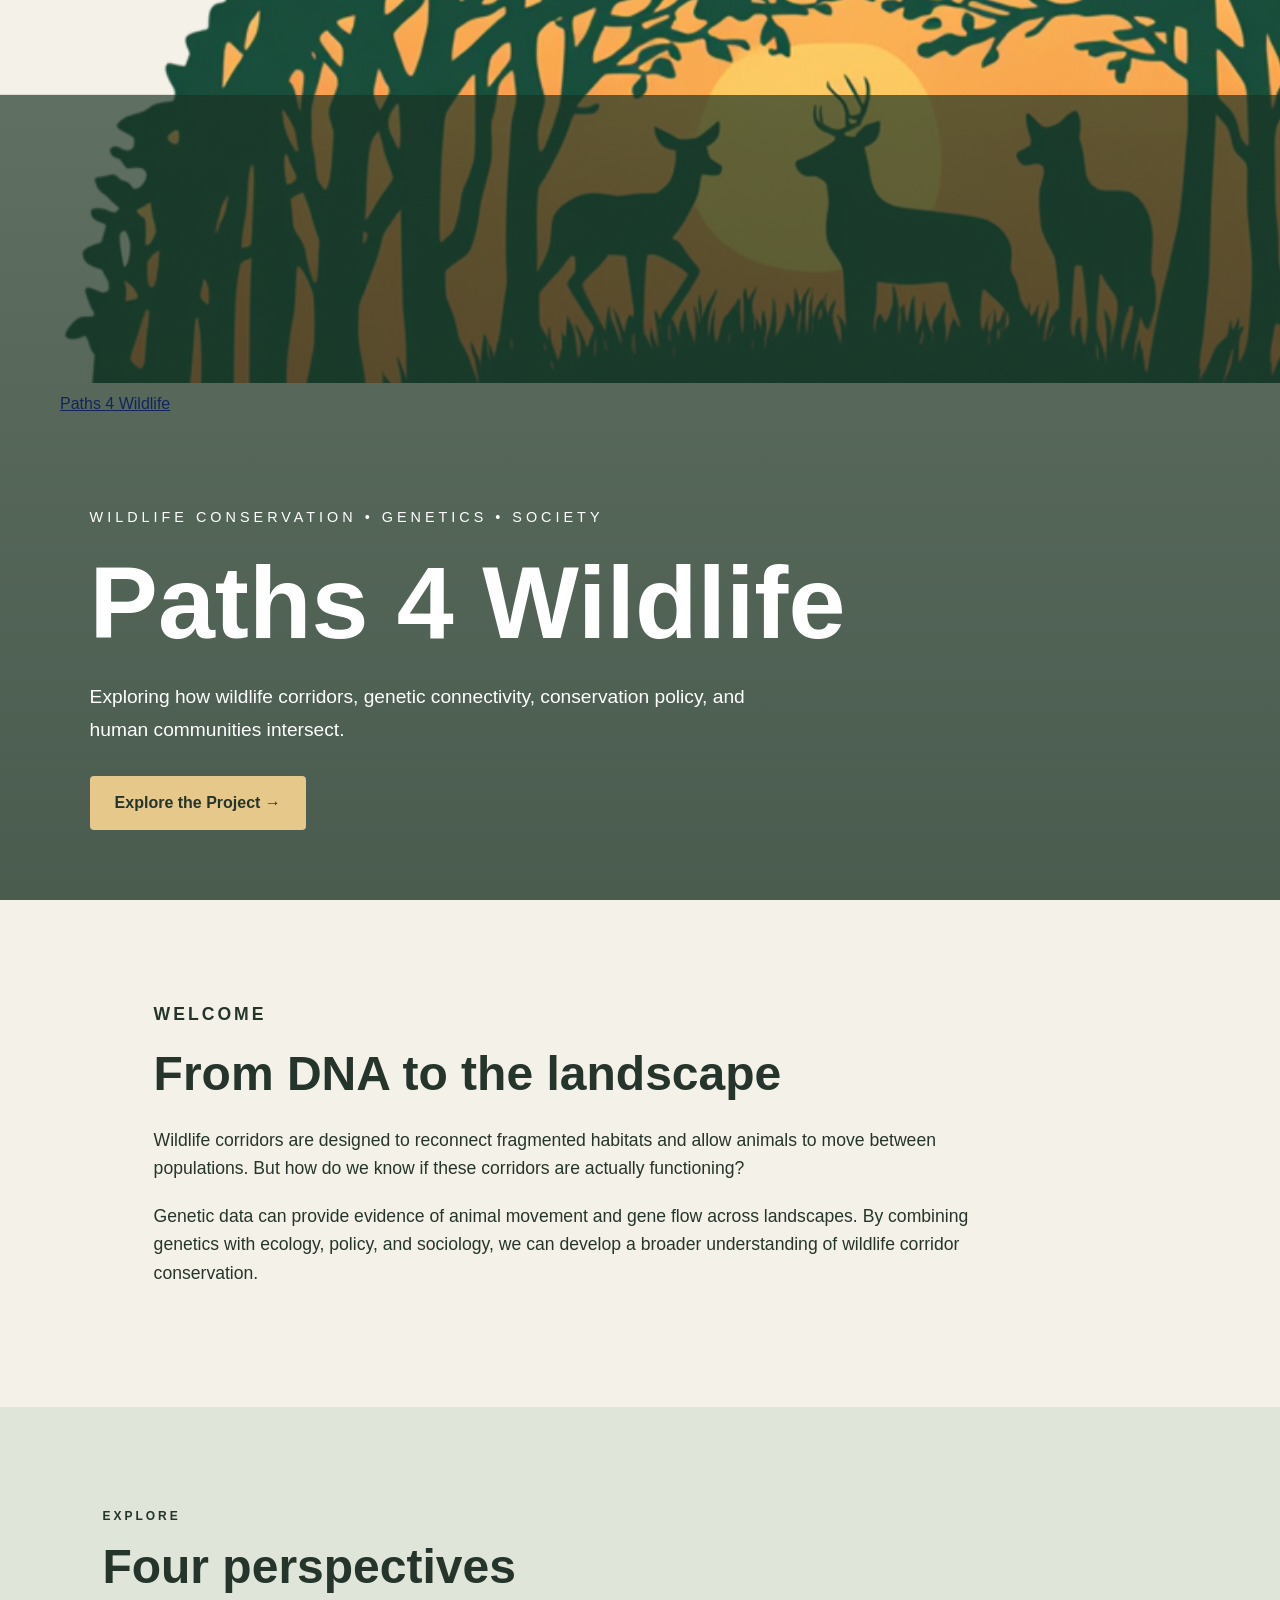
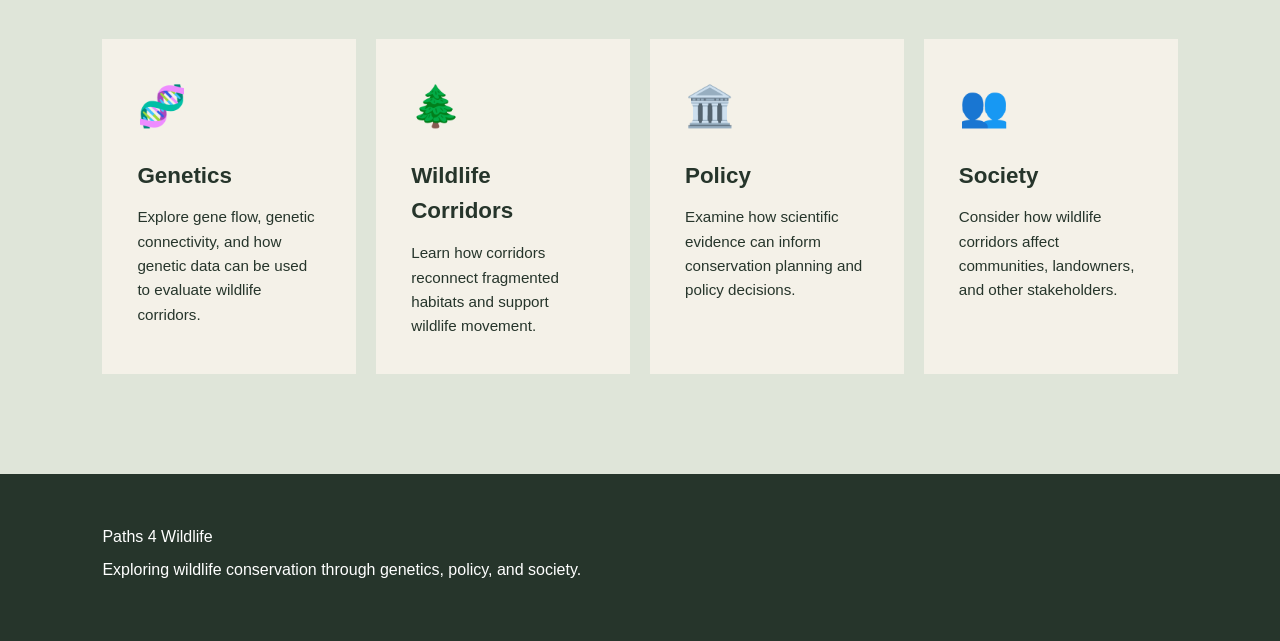
==== commit c728c6ea: "Update title and navigation for Paths 4 Wildlife" ====
--- a/index.html
+++ b/index.html
@@ -4,7 +4,7 @@
     <meta charset="UTF-8">
     <meta name="viewport" content="width=device-width, initial-scale=1.0">
 
-    <title>Genes, Corridors & Communities</title>
+    <title>Paths 4 Wildlife</title>
 
     <link rel="stylesheet" href="style.css">
 </head>
@@ -12,49 +12,62 @@
 <body>
 
     <!-- Navigation -->
-<nav class="navbar">
-    <div class="nav-container">
+    <nav class="navbar">
+        <div class="nav-container">
 
-        <a href="index.html" class="logo">
-            Paths 4 Wildlife
-        </a>
+            <!-- Logo + Site Name -->
+            <a href="index.html" class="brand">
 
-        <div class="nav-links">
-            <a href="index.html">Home</a>
-            <a href="genetics.html">Genetics</a>
-            <a href="corridors.html">Corridors</a>
-            <a href="policy.html">Policy</a>
-            <a href="society.html">Society</a>
+                <img 
+                    src="logo.png" 
+                    alt="Paths 4 Wildlife logo" 
+                    class="site-logo"
+                >
+
+                <span class="logo-text">
+                    Paths 4 Wildlife
+                </span>
+
+            </a>
+
+            <!-- Navigation Links -->
+            <div class="nav-links">
+                <a href="index.html">Home</a>
+                <a href="genetics.html">Genetics</a>
+                <a href="corridors.html">Corridors</a>
+                <a href="policy.html">Policy</a>
+                <a href="society.html">Society</a>
+            </div>
+
+        </div>
+    </nav>
+
+
+    <!-- Hero -->
+    <header class="hero">
+
+        <div class="hero-content">
+
+            <p class="eyebrow">
+                WILDLIFE CONSERVATION • GENETICS • SOCIETY
+            </p>
+
+            <h1>
+                Paths 4 Wildlife
+            </h1>
+
+            <p class="intro">
+                Exploring how wildlife corridors, genetic connectivity,
+                conservation policy, and human communities intersect.
+            </p>
+
+            <a href="genetics.html" class="button">
+                Explore the Project →
+            </a>
+
         </div>
 
-    </div>
-</nav>
-
-
-<header class="hero">
-
-    <div class="hero-content">
-
-        <p class="eyebrow">
-            WILDLIFE CONSERVATION • GENETICS • SOCIETY
-        </p>
-
-        <h1>
-            Paths 4 Wildlife
-        </h1>
-
-        <p class="intro">
-            Exploring how wildlife corridors, genetic connectivity,
-            conservation policy, and human communities intersect.
-        </p>
-
-        <a href="genetics.html" class="button">
-            Explore the Project →
-        </a>
-
-    </div>
-
-</header>
+    </header>
 
 
     <!-- Introduction -->
@@ -96,40 +109,63 @@
 
         <div class="cards">
 
+            <!-- Genetics -->
             <a href="genetics.html" class="card">
+
                 <div class="icon">🧬</div>
+
                 <h3>Genetics</h3>
+
                 <p>
                     Explore gene flow, genetic connectivity, and how
                     genetic data can be used to evaluate wildlife corridors.
                 </p>
+
             </a>
 
+
+            <!-- Corridors -->
             <a href="corridors.html" class="card">
+
                 <div class="icon">🌲</div>
+
                 <h3>Wildlife Corridors</h3>
+
                 <p>
                     Learn how corridors reconnect fragmented habitats
                     and support wildlife movement.
                 </p>
+
             </a>
 
+
+            <!-- Policy -->
             <a href="policy.html" class="card">
+
                 <div class="icon">🏛️</div>
+
                 <h3>Policy</h3>
+
                 <p>
                     Examine how scientific evidence can inform
                     conservation planning and policy decisions.
                 </p>
+
             </a>
 
+
+            <!-- Society -->
             <a href="society.html" class="card">
+
                 <div class="icon">👥</div>
+
                 <h3>Society</h3>
+
                 <p>
                     Consider how wildlife corridors affect communities,
                     landowners, and other stakeholders.
                 </p>
+
             </a>
 
         </div>
@@ -141,7 +177,7 @@
     <footer>
 
         <p>
-            Genes, Corridors & Communities
+            Paths 4 Wildlife
         </p>
 
         <p>
--- a/style.css
+++ b/style.css
@@ -1851,3 +1851,214 @@
     }
 
 }
+/* =========================================
+   HOME PAGE — FINAL NAV + HERO
+   ========================================= */
+
+/* Navigation */
+.navbar {
+    width: 100%;
+    height: 95px;
+    background: #f4f1e8;
+    margin: 0;
+    padding: 0;
+}
+
+.nav-container {
+    width: 100%;
+    max-width: 1400px;
+    height: 100%;
+    margin: 0 auto;
+    padding: 0 60px;
+
+    display: flex;
+    align-items: center;
+    justify-content: space-between;
+}
+
+.navbar .logo {
+    color: #26352b;
+    text-decoration: none;
+    font-size: 1.45rem;
+    font-weight: 700;
+    letter-spacing: 1px;
+}
+
+.navbar .nav-links {
+    display: flex;
+    align-items: center;
+    gap: 45px;
+}
+
+.navbar .nav-links a {
+    color: #26352b;
+    text-decoration: none;
+    font-size: 1.05rem;
+    font-weight: 500;
+}
+
+.navbar .nav-links a:hover {
+    text-decoration: none;
+    opacity: 0.7;
+}
+
+
+/* =========================================
+   HOME HERO
+   ========================================= */
+
+.hero {
+    width: 100%;
+    min-height: calc(100vh - 95px);
+
+    margin: 0;
+    padding: 0 7%;
+
+    display: flex;
+    align-items: flex-end;
+
+    position: relative;
+
+    background:
+        linear-gradient(
+            rgba(25, 50, 35, 0.68),
+            rgba(25, 50, 35, 0.78)
+        ),
+        url("https://images.unsplash.com/photo-1448375240586-882707db888b")
+        center center / cover no-repeat;
+}
+
+.hero-content {
+    width: 100%;
+    max-width: 850px;
+
+    color: white;
+
+    padding-bottom: 70px;
+}
+
+.hero .eyebrow {
+    color: white;
+    font-size: 0.9rem;
+    letter-spacing: 4px;
+    margin-bottom: 25px;
+}
+
+.hero h1 {
+    color: white;
+    font-size: clamp(4rem, 8vw, 7rem);
+    line-height: 0.95;
+    margin-bottom: 30px;
+}
+
+.hero .intro {
+    color: white;
+    max-width: 700px;
+    font-size: 1.2rem;
+    line-height: 1.7;
+    margin-bottom: 30px;
+}
+
+.hero .button {
+    display: inline-block;
+    padding: 14px 25px;
+
+    background: #e6c98a;
+    color: #26352b;
+
+    text-decoration: none;
+    font-weight: bold;
+    border-radius: 4px;
+}
+
+.hero .button:hover {
+    opacity: 0.85;
+}
+
+
+/* =========================================
+   MOBILE
+   ========================================= */
+
+@media (max-width: 800px) {
+
+    .navbar {
+        height: auto;
+    }
+
+    .nav-container {
+        padding: 20px;
+        flex-direction: column;
+        gap: 20px;
+    }
+
+    .navbar .nav-links {
+        gap: 20px;
+        flex-wrap: wrap;
+        justify-content: center;
+    }
+
+    .hero {
+        min-height: calc(100vh - 140px);
+        padding: 0 25px;
+    }
+
+    .hero-content {
+        padding-bottom: 50px;
+    }
+
+    .hero h1 {
+        font-size: 4rem;
+    }
+}
+/* =========================================
+   FIX GENETICS PAGE TOP GAP
+   ========================================= */
+
+.page-header {
+    width: 100%;
+    min-height: auto !important;
+    height: auto !important;
+
+    margin: 0 !important;
+
+    padding: 70px 12% 80px !important;
+
+    background: #dfe5d9;
+}
+
+.page-header .eyebrow {
+    margin: 0 0 25px;
+}
+
+.page-header h1 {
+    margin: 0 0 25px;
+
+    color: #26352b;
+
+    font-size: clamp(3.5rem, 7vw, 6rem);
+    line-height: 1;
+}
+
+.page-header p {
+    margin: 0;
+
+    max-width: 700px;
+
+    font-size: 1.15rem;
+    line-height: 1.7;
+}
+
+
+/* Make sure nothing before the page header creates space */
+
+.page-header:first-of-type {
+    margin-top: 0 !important;
+}
+
+
+/* Genetics page article section */
+
+.article-section {
+    margin-top: 0 !important;
+}
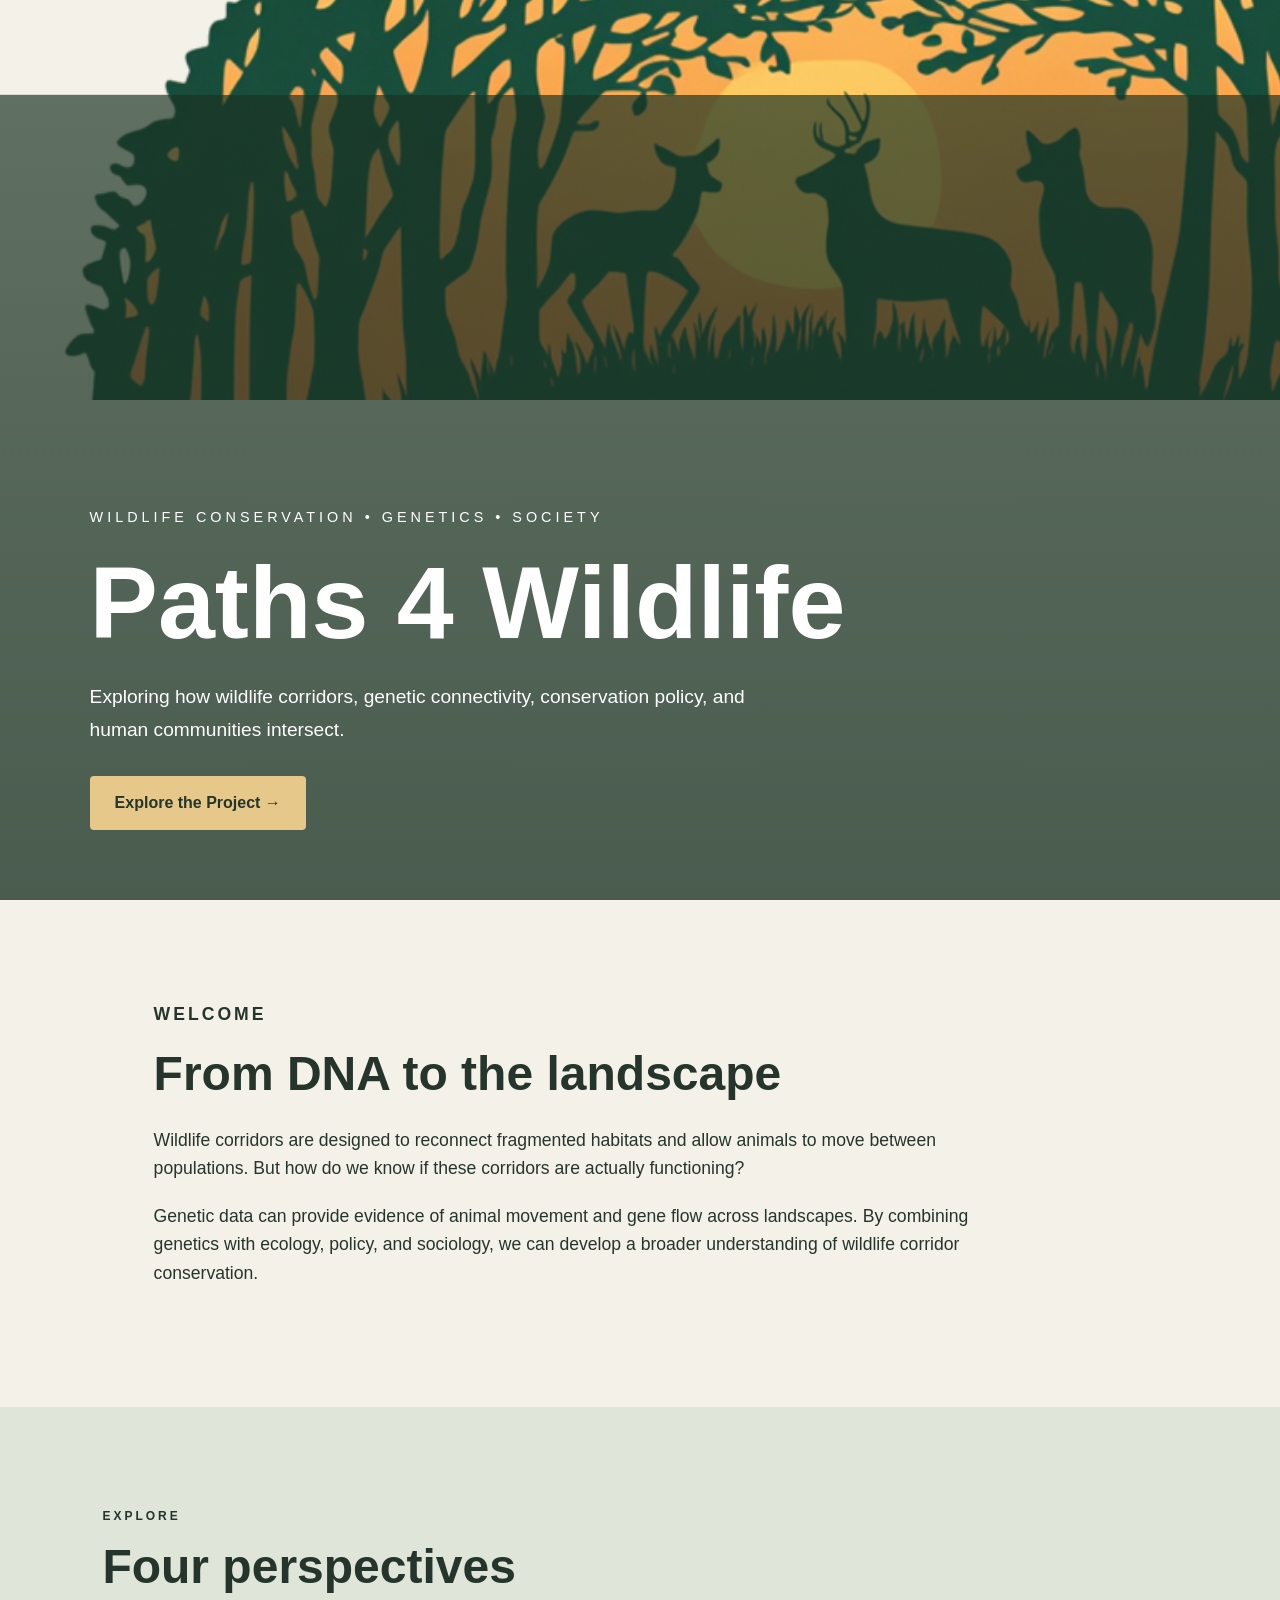
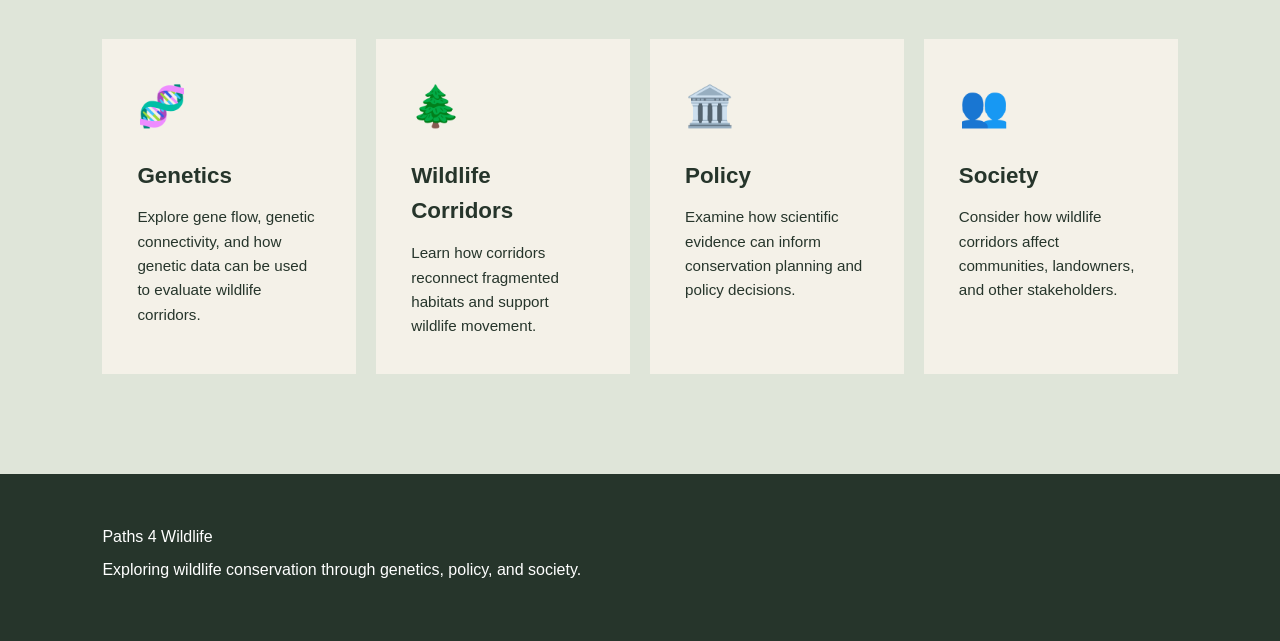
==== commit e59dc963: "Refactor navigation structure in index.html" ====
--- a/index.html
+++ b/index.html
@@ -12,36 +12,25 @@
 <body>
 
     <!-- Navigation -->
-    <nav class="navbar">
-        <div class="nav-container">
+  <!-- Navigation -->
+<nav class="navbar">
+    <div class="nav-container">
 
-            <!-- Logo + Site Name -->
-            <a href="index.html" class="brand">
+        <a href="index.html" class="brand">
+            <img src="logo.png" alt="Paths 4 Wildlife logo">
+            <span>Paths 4 Wildlife</span>
+        </a>
 
-                <img 
-                    src="logo.png" 
-                    alt="Paths 4 Wildlife logo" 
-                    class="site-logo"
-                >
+        <div class="nav-links">
+            <a href="index.html">Home</a>
+            <a href="genetics.html">Genetics</a>
+            <a href="corridors.html">Corridors</a>
+            <a href="policy.html">Policy</a>
+            <a href="society.html">Society</a>
+        </div>
 
-                <span class="logo-text">
-                    Paths 4 Wildlife
-                </span>
-
-            </a>
-
-            <!-- Navigation Links -->
-            <div class="nav-links">
-                <a href="index.html">Home</a>
-                <a href="genetics.html">Genetics</a>
-                <a href="corridors.html">Corridors</a>
-                <a href="policy.html">Policy</a>
-                <a href="society.html">Society</a>
-            </div>
-
-        </div>
-    </nav>
-
+    </div>
+</nav>
 
     <!-- Hero -->
     <header class="hero">
--- a/style.css
+++ b/style.css
@@ -2062,3 +2062,72 @@
 .article-section {
     margin-top: 0 !important;
 }
+/* =========================================
+   PATHS 4 WILDLIFE LOGO + BRAND
+   ========================================= */
+
+.brand {
+    display: flex;
+    align-items: center;
+    gap: 14px;
+
+    text-decoration: none;
+    color: #26352b;
+}
+
+.brand:hover {
+    text-decoration: none;
+}
+
+
+/* Wildlife logo */
+
+.site-logo {
+    width: 65px;
+    height: 65px;
+
+    object-fit: contain;
+
+    display: block;
+}
+
+
+/* Paths 4 Wildlife text */
+
+.logo-text {
+    color: #26352b;
+
+    font-size: 1.45rem;
+    font-weight: 700;
+
+    letter-spacing: 1px;
+}
+
+
+/* Make sure the navigation stays aligned */
+
+.navbar .nav-container {
+    display: flex;
+    align-items: center;
+    justify-content: space-between;
+}
+
+
+/* Mobile */
+
+@media (max-width: 800px) {
+
+    .brand {
+        gap: 10px;
+    }
+
+    .site-logo {
+        width: 55px;
+        height: 55px;
+    }
+
+    .logo-text {
+        font-size: 1.2rem;
+    }
+
+}
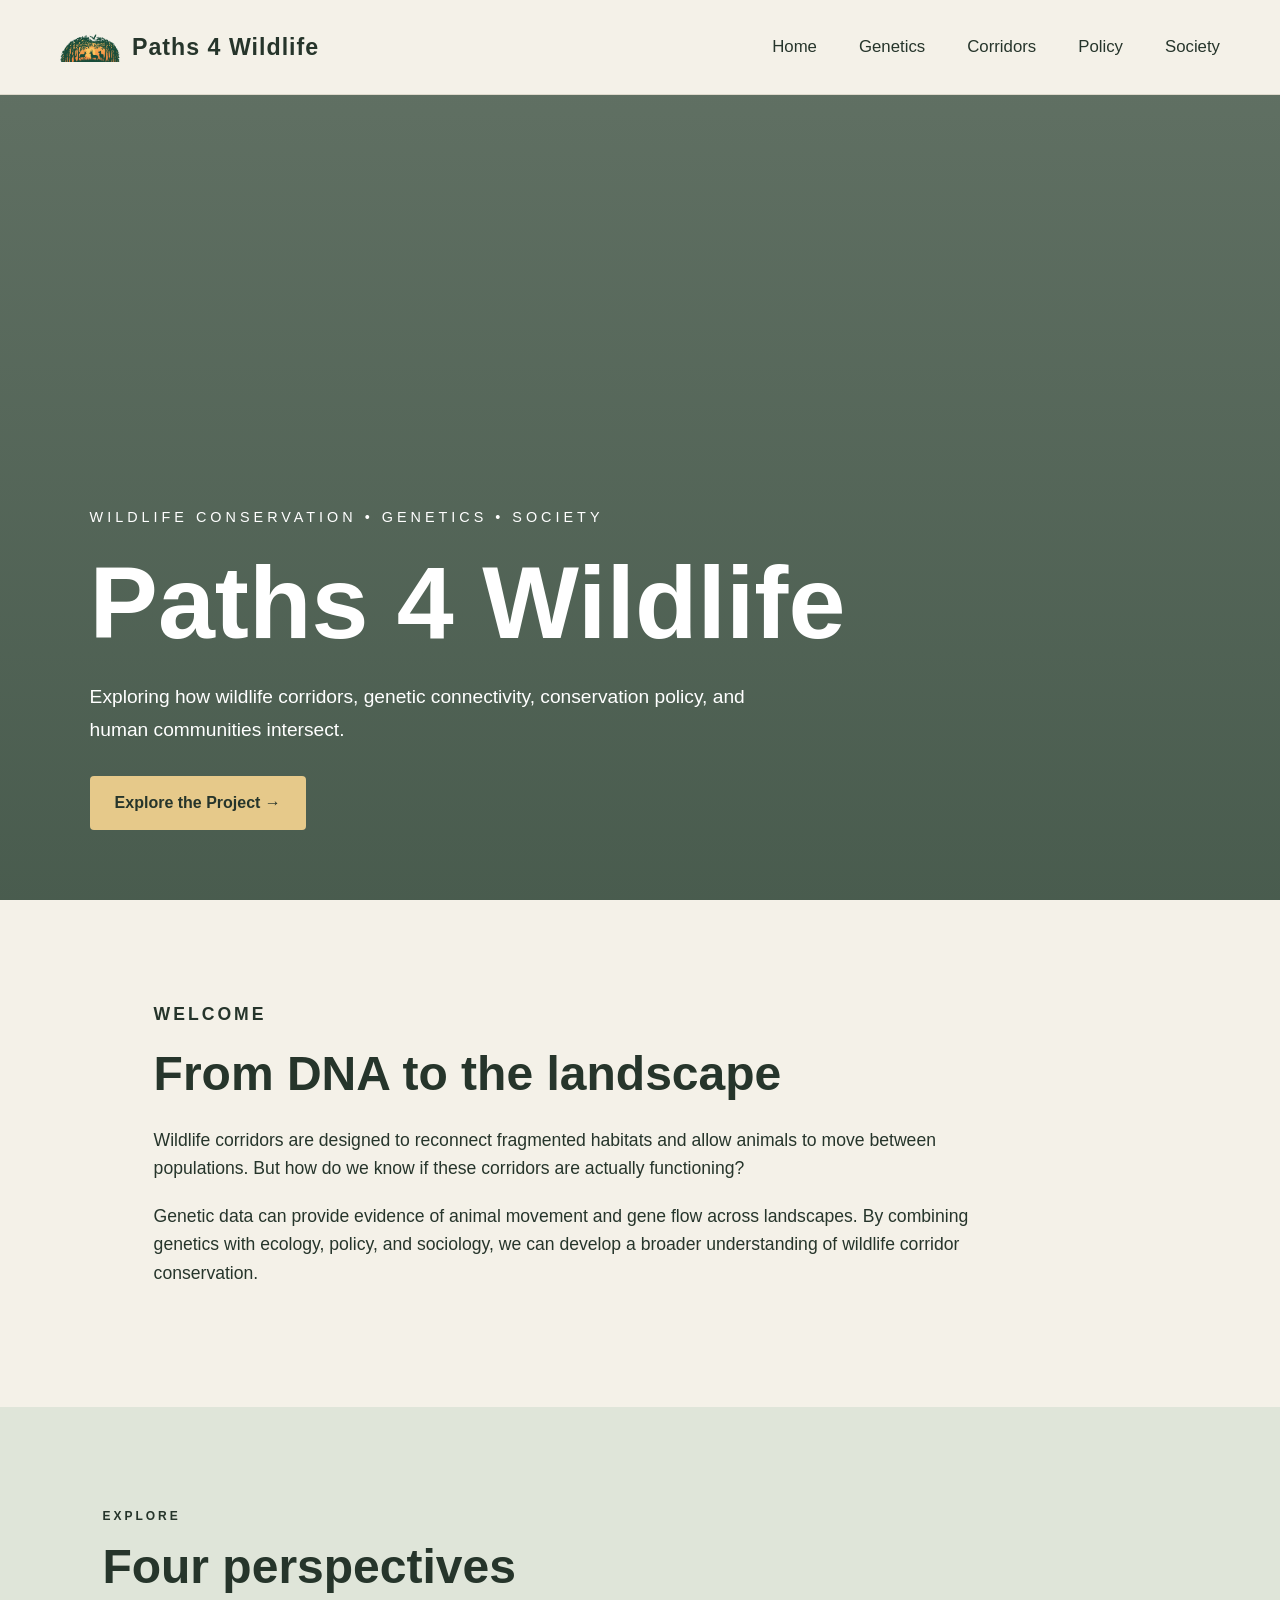
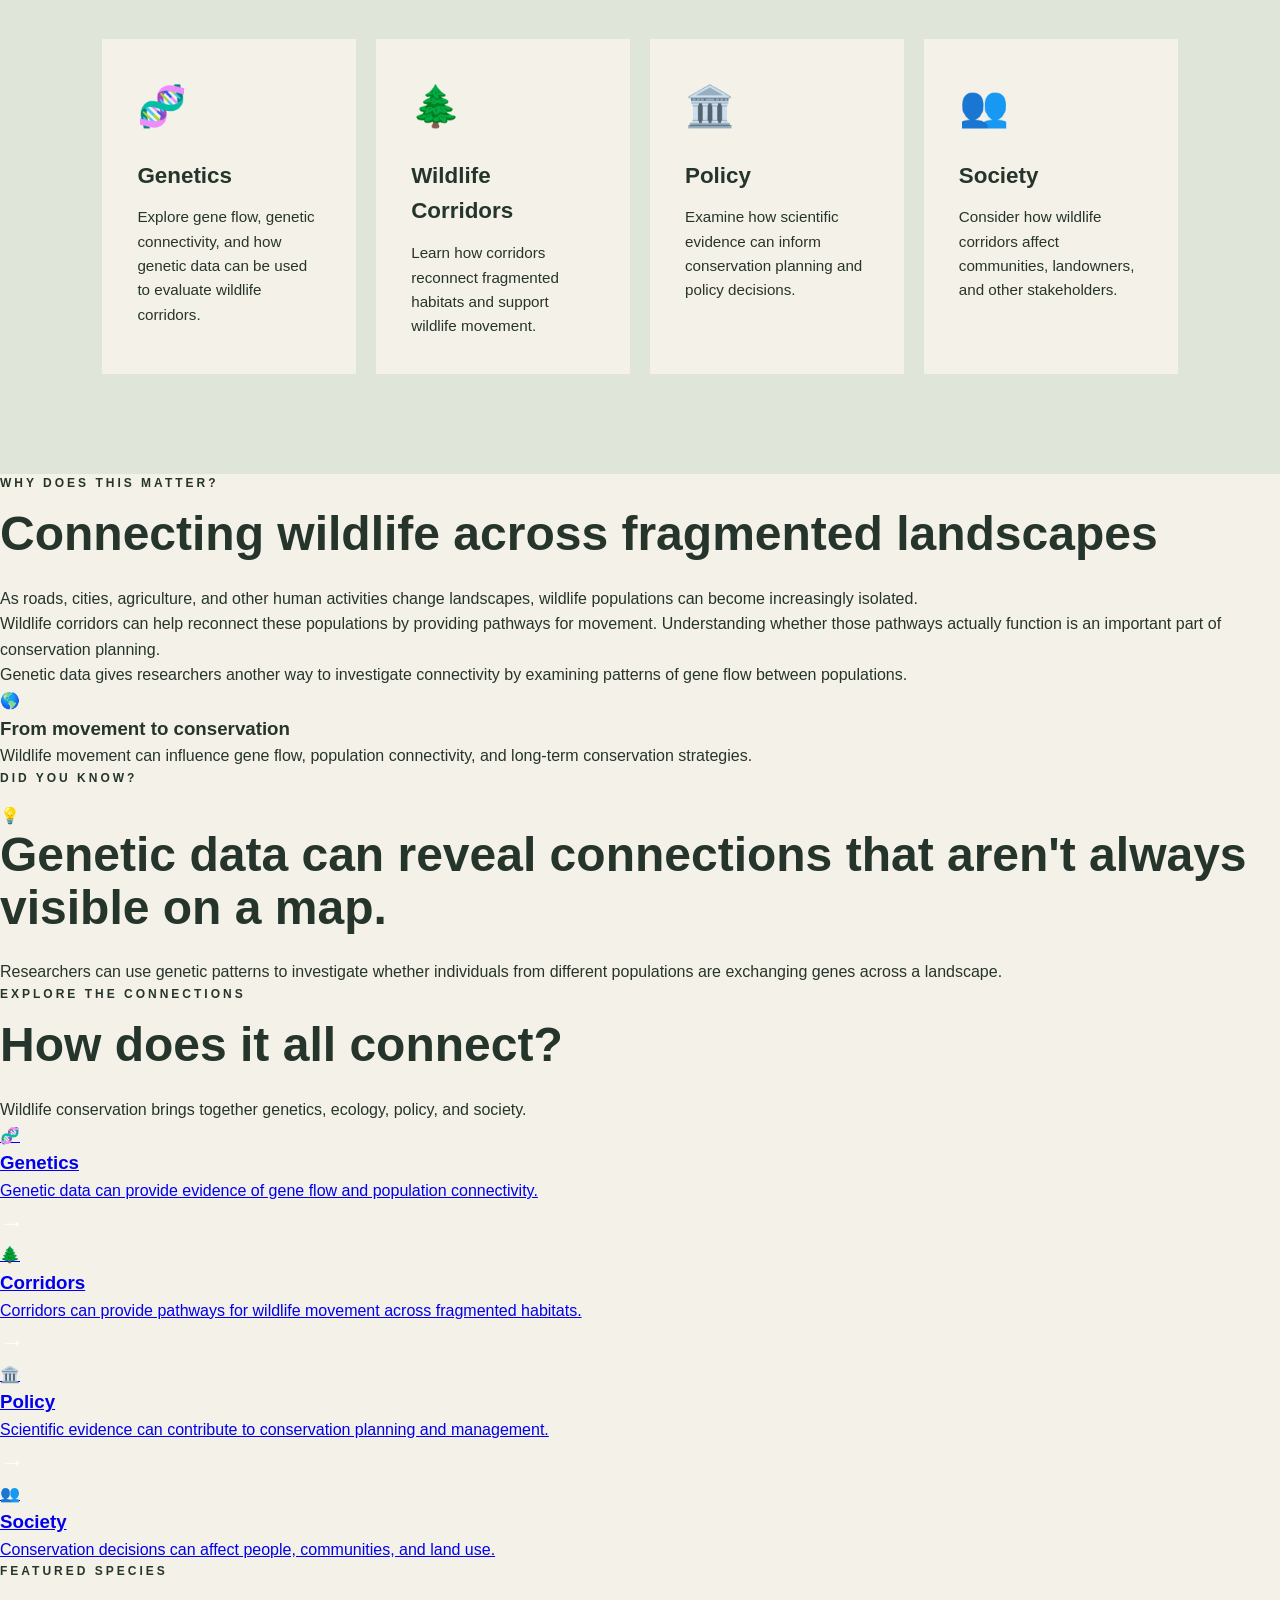
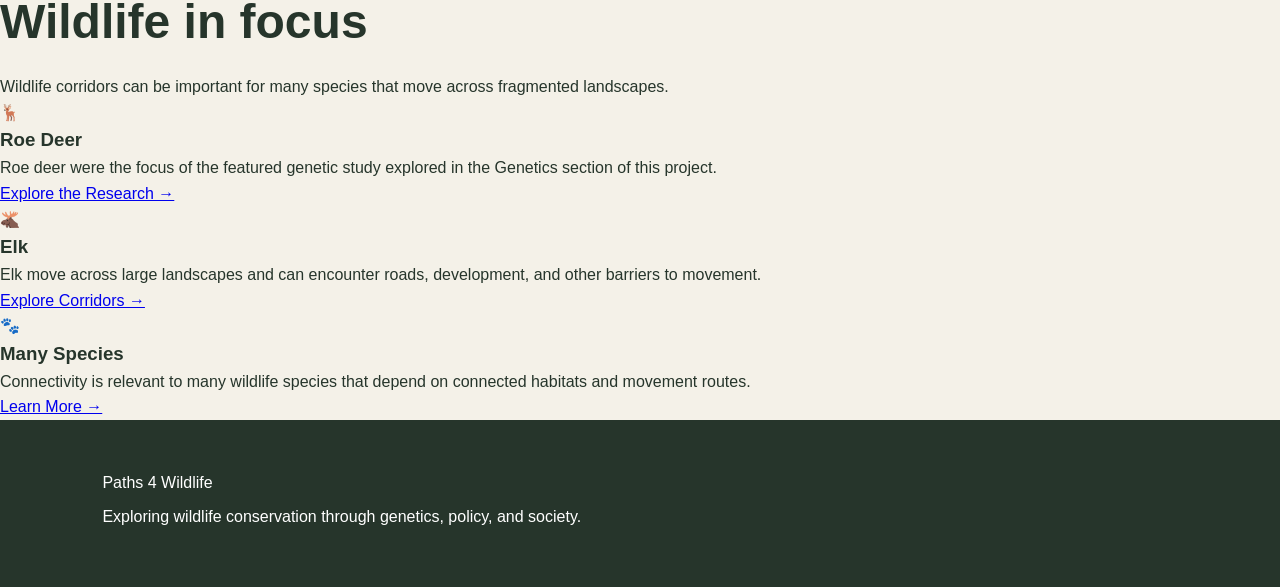
==== commit 41fd5b78: "Enhance index.html with wildlife conservation content Added sections on wildlife connectivity, conse" ====
--- a/index.html
+++ b/index.html
@@ -1,5 +1,6 @@
 <!DOCTYPE html>
 <html lang="en">
+
 <head>
     <meta charset="UTF-8">
     <meta name="viewport" content="width=device-width, initial-scale=1.0">
@@ -11,28 +12,50 @@
 
 <body>
 
-    <!-- Navigation -->
-  <!-- Navigation -->
-<nav class="navbar">
-    <div class="nav-container">
-
-        <a href="index.html" class="brand">
-            <img src="logo.png" alt="Paths 4 Wildlife logo">
-            <span>Paths 4 Wildlife</span>
-        </a>
-
-        <div class="nav-links">
-            <a href="index.html">Home</a>
-            <a href="genetics.html">Genetics</a>
-            <a href="corridors.html">Corridors</a>
-            <a href="policy.html">Policy</a>
-            <a href="society.html">Society</a>
-        </div>
-
-    </div>
-</nav>
-
-    <!-- Hero -->
+    <!-- =========================
+         NAVIGATION
+         ========================= -->
+
+    <nav class="navbar">
+
+        <div class="nav-container">
+
+            <a href="index.html" class="brand">
+
+                <img
+                    src="logo.png"
+                    alt="Paths 4 Wildlife logo"
+                    class="nav-logo"
+                >
+
+                <span>Paths 4 Wildlife</span>
+
+            </a>
+
+
+            <div class="nav-links">
+
+                <a href="index.html">Home</a>
+
+                <a href="genetics.html">Genetics</a>
+
+                <a href="corridors.html">Corridors</a>
+
+                <a href="policy.html">Policy</a>
+
+                <a href="society.html">Society</a>
+
+            </div>
+
+        </div>
+
+    </nav>
+
+
+    <!-- =========================
+         HERO
+         ========================= -->
+
     <header class="hero">
 
         <div class="hero-content">
@@ -59,12 +82,17 @@
     </header>
 
 
-    <!-- Introduction -->
+    <!-- =========================
+         INTRODUCTION
+         ========================= -->
+
     <section class="about">
 
         <div class="about-text">
 
-            <p class="section-label">WELCOME</p>
+            <p class="section-label">
+                WELCOME
+            </p>
 
             <h2>
                 From DNA to the landscape
@@ -89,21 +117,34 @@
     </section>
 
 
-    <!-- Four Topics -->
+    <!-- =========================
+         FOUR PERSPECTIVES
+         ========================= -->
+
     <section class="topics">
 
-        <p class="section-label">EXPLORE</p>
-
-        <h2>Four perspectives</h2>
+        <p class="section-label">
+            EXPLORE
+        </p>
+
+        <h2>
+            Four perspectives
+        </h2>
 
         <div class="cards">
 
+
             <!-- Genetics -->
+
             <a href="genetics.html" class="card">
 
-                <div class="icon">🧬</div>
-
-                <h3>Genetics</h3>
+                <div class="icon">
+                    🧬
+                </div>
+
+                <h3>
+                    Genetics
+                </h3>
 
                 <p>
                     Explore gene flow, genetic connectivity, and how
@@ -114,11 +155,16 @@
 
 
             <!-- Corridors -->
+
             <a href="corridors.html" class="card">
 
-                <div class="icon">🌲</div>
-
-                <h3>Wildlife Corridors</h3>
+                <div class="icon">
+                    🌲
+                </div>
+
+                <h3>
+                    Wildlife Corridors
+                </h3>
 
                 <p>
                     Learn how corridors reconnect fragmented habitats
@@ -129,11 +175,16 @@
 
 
             <!-- Policy -->
+
             <a href="policy.html" class="card">
 
-                <div class="icon">🏛️</div>
-
-                <h3>Policy</h3>
+                <div class="icon">
+                    🏛️
+                </div>
+
+                <h3>
+                    Policy
+                </h3>
 
                 <p>
                     Examine how scientific evidence can inform
@@ -144,11 +195,16 @@
 
 
             <!-- Society -->
+
             <a href="society.html" class="card">
 
-                <div class="icon">👥</div>
-
-                <h3>Society</h3>
+                <div class="icon">
+                    👥
+                </div>
+
+                <h3>
+                    Society
+                </h3>
 
                 <p>
                     Consider how wildlife corridors affect communities,
@@ -162,7 +218,324 @@
     </section>
 
 
-    <!-- Footer -->
+    <!-- =========================
+         WHY DOES THIS MATTER?
+         ========================= -->
+
+    <section class="why-matter">
+
+        <p class="section-label">
+            WHY DOES THIS MATTER?
+        </p>
+
+        <h2>
+            Connecting wildlife across fragmented landscapes
+        </h2>
+
+        <div class="why-matter-content">
+
+            <div class="why-matter-text">
+
+                <p>
+                    As roads, cities, agriculture, and other human activities
+                    change landscapes, wildlife populations can become
+                    increasingly isolated.
+                </p>
+
+                <p>
+                    Wildlife corridors can help reconnect these populations
+                    by providing pathways for movement. Understanding whether
+                    those pathways actually function is an important part of
+                    conservation planning.
+                </p>
+
+                <p>
+                    Genetic data gives researchers another way to investigate
+                    connectivity by examining patterns of gene flow between
+                    populations.
+                </p>
+
+            </div>
+
+            <div class="why-matter-highlight">
+
+                <span class="highlight-icon">
+                    🌎
+                </span>
+
+                <h3>
+                    From movement to conservation
+                </h3>
+
+                <p>
+                    Wildlife movement can influence gene flow, population
+                    connectivity, and long-term conservation strategies.
+                </p>
+
+            </div>
+
+        </div>
+
+    </section>
+
+
+    <!-- =========================
+         DID YOU KNOW?
+         ========================= -->
+
+    <section class="fact-section">
+
+        <div class="fact-box">
+
+            <p class="section-label">
+                DID YOU KNOW?
+            </p>
+
+            <div class="fact-content">
+
+                <div class="fact-icon">
+                    💡
+                </div>
+
+                <div>
+
+                    <h2>
+                        Genetic data can reveal connections that aren't
+                        always visible on a map.
+                    </h2>
+
+                    <p>
+                        Researchers can use genetic patterns to investigate
+                        whether individuals from different populations are
+                        exchanging genes across a landscape.
+                    </p>
+
+                </div>
+
+            </div>
+
+        </div>
+
+    </section>
+
+
+    <!-- =========================
+         EXPLORE THE CONNECTIONS
+         ========================= -->
+
+    <section class="connections-section">
+
+        <p class="section-label">
+            EXPLORE THE CONNECTIONS
+        </p>
+
+        <h2>
+            How does it all connect?
+        </h2>
+
+        <p class="connections-intro">
+            Wildlife conservation brings together genetics, ecology,
+            policy, and society.
+        </p>
+
+
+        <div class="connections-flow">
+
+
+            <a href="genetics.html" class="connection-card">
+
+                <div class="connection-icon">
+                    🧬
+                </div>
+
+                <h3>
+                    Genetics
+                </h3>
+
+                <p>
+                    Genetic data can provide evidence of gene flow
+                    and population connectivity.
+                </p>
+
+            </a>
+
+
+            <div class="connection-arrow">
+                →
+            </div>
+
+
+            <a href="corridors.html" class="connection-card">
+
+                <div class="connection-icon">
+                    🌲
+                </div>
+
+                <h3>
+                    Corridors
+                </h3>
+
+                <p>
+                    Corridors can provide pathways for wildlife
+                    movement across fragmented habitats.
+                </p>
+
+            </a>
+
+
+            <div class="connection-arrow">
+                →
+            </div>
+
+
+            <a href="policy.html" class="connection-card">
+
+                <div class="connection-icon">
+                    🏛️
+                </div>
+
+                <h3>
+                    Policy
+                </h3>
+
+                <p>
+                    Scientific evidence can contribute to
+                    conservation planning and management.
+                </p>
+
+            </a>
+
+
+            <div class="connection-arrow">
+                →
+            </div>
+
+
+            <a href="society.html" class="connection-card">
+
+                <div class="connection-icon">
+                    👥
+                </div>
+
+                <h3>
+                    Society
+                </h3>
+
+                <p>
+                    Conservation decisions can affect people,
+                    communities, and land use.
+                </p>
+
+            </a>
+
+        </div>
+
+    </section>
+
+
+    <!-- =========================
+         FEATURED SPECIES
+         ========================= -->
+
+    <section class="species-section">
+
+        <p class="section-label">
+            FEATURED SPECIES
+        </p>
+
+        <h2>
+            Wildlife in focus
+        </h2>
+
+        <p class="species-intro">
+            Wildlife corridors can be important for many species that
+            move across fragmented landscapes.
+        </p>
+
+
+        <div class="species-cards">
+
+
+            <!-- Roe Deer -->
+
+            <div class="species-card">
+
+                <div class="species-icon">
+                    🦌
+                </div>
+
+                <h3>
+                    Roe Deer
+                </h3>
+
+                <p>
+                    Roe deer were the focus of the featured genetic study
+                    explored in the Genetics section of this project.
+                </p>
+
+                <a href="genetics.html">
+                    Explore the Research →
+                </a>
+
+            </div>
+
+
+            <!-- Elk -->
+
+            <div class="species-card">
+
+                <div class="species-icon">
+                    🫎
+                </div>
+
+                <h3>
+                    Elk
+                </h3>
+
+                <p>
+                    Elk move across large landscapes and can encounter
+                    roads, development, and other barriers to movement.
+                </p>
+
+                <a href="corridors.html">
+                    Explore Corridors →
+                </a>
+
+            </div>
+
+
+            <!-- Wildlife -->
+
+            <div class="species-card">
+
+                <div class="species-icon">
+                    🐾
+                </div>
+
+                <h3>
+                    Many Species
+                </h3>
+
+                <p>
+                    Connectivity is relevant to many wildlife species
+                    that depend on connected habitats and movement routes.
+                </p>
+
+                <a href="corridors.html">
+                    Learn More →
+                </a>
+
+            </div>
+
+        </div>
+
+    </section>
+
+
+    <!-- =========================
+         FOOTER
+         ========================= -->
+
     <footer>
 
         <p>
--- a/style.css
+++ b/style.css
@@ -2125,9 +2125,440 @@
         width: 55px;
         height: 55px;
     }
-
+/* =========================================
+   FINAL NAVBAR WITH LOGO
+   ========================================= */
+
+.navbar {
+    width: 100%;
+    height: 95px;
+    background: #f4f1e8;
+    margin: 0;
+    padding: 0;
+    border-bottom: 1px solid #ddd9cc;
+}
+
+.nav-container {
+    width: 100%;
+    max-width: 1400px;
+    height: 100%;
+    margin: 0 auto;
+    padding: 0 60px;
+
+    display: flex;
+    align-items: center;
+    justify-content: space-between;
+}
+
+
+/* Logo + Site Name */
+
+.brand {
+    display: flex;
+    align-items: center;
+    gap: 14px;
+
+    color: #26352b;
+    text-decoration: none;
+}
+
+.brand img {
+    width: 55px;
+    height: 55px;
+
+    object-fit: contain;
+    display: block;
+}
+
+.brand span {
+    color: #26352b;
+
+    font-size: 1.45rem;
+    font-weight: 700;
+    letter-spacing: 1px;
+}
+
+
+/* Navigation Links */
+
+.nav-links {
+    display: flex;
+    align-items: center;
+    gap: 45px;
+}
+
+.nav-links a {
+    color: #26352b;
+    text-decoration: none;
+
+    font-size: 1.05rem;
+    font-weight: 500;
+
+    transition: opacity 0.2s ease;
+}
+
+.nav-links a:hover {
+    opacity: 0.65;
+}
+
+
+/* =========================================
+   MOBILE NAVBAR
+   ========================================= */
+
+@media (max-width: 800px) {
+
+    .navbar {
+        height: auto;
+    }
+
+    .nav-container {
+        padding: 20px;
+        flex-direction: column;
+        gap: 20px;
+    }
+
+    .brand img {
+        width: 50px;
+        height: 50px;
+    }
+
+    .brand span {
+        font-size: 1.25rem;
+    }
+
+    .nav-links {
+        gap: 20px;
+        flex-wrap: wrap;
+        justify-content: center;
+    }
+
+    .nav-links a {
+        font-size: 0.95rem;
+    }
+}
     .logo-text {
         font-size: 1.2rem;
     }
 
 }
+/* =========================================================
+   FINAL PATHS 4 WILDLIFE NAVIGATION
+   ========================================================= */
+
+.navbar {
+    width: 100% !important;
+    height: 95px !important;
+
+    margin: 0 !important;
+    padding: 0 !important;
+
+    background: #f4f1e8 !important;
+
+    position: relative !important;
+    z-index: 1000 !important;
+
+    overflow: hidden !important;
+}
+
+
+.nav-container {
+    width: 100% !important;
+    max-width: 1400px !important;
+    height: 95px !important;
+
+    margin: 0 auto !important;
+    padding: 0 60px !important;
+
+    display: flex !important;
+    align-items: center !important;
+    justify-content: space-between !important;
+}
+
+
+/* =========================================================
+   LOGO + PATHS 4 WILDLIFE
+   ========================================================= */
+
+.navbar .brand {
+    display: flex !important;
+
+    align-items: center !important;
+
+    gap: 12px !important;
+
+    width: auto !important;
+    height: 95px !important;
+
+    margin: 0 !important;
+    padding: 0 !important;
+
+    position: relative !important;
+
+    color: #26352b !important;
+
+    text-decoration: none !important;
+
+    flex-shrink: 0 !important;
+}
+
+
+/* THE ACTUAL LOGO */
+
+.navbar .brand .nav-logo {
+    display: block !important;
+
+    position: static !important;
+
+    width: 80px !important;
+    height: 80px !important;
+
+    min-width: 60px !important;
+    max-width: 60px !important;
+
+    min-height: 60px !important;
+    max-height: 60px !important;
+
+    margin: 0 !important;
+    padding: 0 !important;
+
+    object-fit: contain !important;
+
+    transform: none !important;
+}
+
+
+/* PATHS 4 WILDLIFE TEXT */
+
+.navbar .brand span {
+    display: block !important;
+
+    position: static !important;
+
+    color: #26352b !important;
+
+    font-size: 1.45rem !important;
+    font-weight: 700 !important;
+
+    letter-spacing: 1px !important;
+
+    white-space: nowrap !important;
+
+    margin: 0 !important;
+    padding: 0 !important;
+}
+
+
+/* =========================================================
+   NAVIGATION LINKS
+   ========================================================= */
+
+.navbar .nav-links {
+    display: flex !important;
+
+    align-items: center !important;
+
+    gap: 42px !important;
+
+    width: auto !important;
+    height: auto !important;
+
+    margin: 0 !important;
+    padding: 0 !important;
+
+    flex-shrink: 0 !important;
+}
+
+
+.navbar .nav-links a {
+    display: block !important;
+
+    position: static !important;
+
+    color: #26352b !important;
+
+    text-decoration: none !important;
+
+    font-size: 1.05rem !important;
+    font-weight: 500 !important;
+
+    white-space: nowrap !important;
+
+    margin: 0 !important;
+    padding: 0 !important;
+}
+
+
+.navbar .nav-links a:hover {
+    opacity: 0.65 !important;
+
+    text-decoration: none !important;
+}
+
+
+/* =========================================================
+   MAKE SURE THE HERO STARTS DIRECTLY AFTER NAVBAR
+   ========================================================= */
+
+.hero {
+    margin-top: 0 !important;
+}
+
+
+/* =========================================================
+   MOBILE
+   ========================================================= */
+
+@media (max-width: 800px) {
+
+    .navbar {
+        height: auto !important;
+
+        overflow: visible !important;
+    }
+
+    .nav-container {
+        height: auto !important;
+
+        padding: 20px !important;
+
+        flex-direction: column !important;
+
+        gap: 20px !important;
+    }
+
+    .navbar .brand {
+        height: auto !important;
+    }
+
+    .navbar .brand .nav-logo {
+        width: 50px !important;
+        height: 50px !important;
+
+        min-width: 50px !important;
+        max-width: 50px !important;
+
+        min-height: 50px !important;
+        max-height: 50px !important;
+    }
+
+    .navbar .brand span {
+        font-size: 1.25rem !important;
+    }
+
+    .navbar .nav-links {
+        gap: 20px !important;
+
+        flex-wrap: wrap !important;
+
+        justify-content: center !important;
+    }
+
+    .navbar .nav-links a {
+        font-size: 0.95rem !important;
+    }
+}
+/* =========================================
+   PATHS 4 WILDLIFE LOGO NAVIGATION
+   ========================================= */
+
+.navbar {
+    width: 100%;
+    height: 95px;
+    background: #f4f1e8;
+    margin: 0;
+    padding: 0;
+}
+
+.nav-container {
+    width: 100%;
+    max-width: 1400px;
+    height: 100%;
+    margin: 0 auto;
+    padding: 0 60px;
+
+    display: flex;
+    align-items: center;
+    justify-content: space-between;
+}
+
+/* Logo + text */
+
+.brand {
+    display: flex;
+    align-items: center;
+    gap: 12px;
+
+    color: #26352b;
+    text-decoration: none;
+
+    font-size: 1.25rem;
+    font-weight: 700;
+    letter-spacing: 1px;
+
+    white-space: nowrap;
+}
+
+/* IMPORTANT: controls the actual image size */
+
+.brand img {
+    width: 80px;
+    height: 80px;
+
+    object-fit: contain;
+    display: block;
+}
+
+/* Prevent the text from becoming a separate tiny block */
+
+.brand span {
+    display: inline-block;
+}
+
+/* Navigation links */
+
+.navbar .nav-links {
+    display: flex;
+    align-items: center;
+    gap: 45px;
+}
+
+.navbar .nav-links a {
+    color: #26352b;
+    text-decoration: none;
+
+    font-size: 1.05rem;
+    font-weight: 500;
+}
+
+.navbar .nav-links a:hover {
+    opacity: 0.7;
+}
+
+
+/* Mobile */
+
+@media (max-width: 800px) {
+
+    .navbar {
+        height: auto;
+    }
+
+    .nav-container {
+        padding: 15px 25px;
+        flex-direction: column;
+        gap: 15px;
+    }
+
+    .brand img {
+        width: 80px;
+        height: 80px;
+    }
+
+    .navbar .nav-links {
+        gap: 20px;
+        flex-wrap: wrap;
+        justify-content: center;
+    }
+
+}
